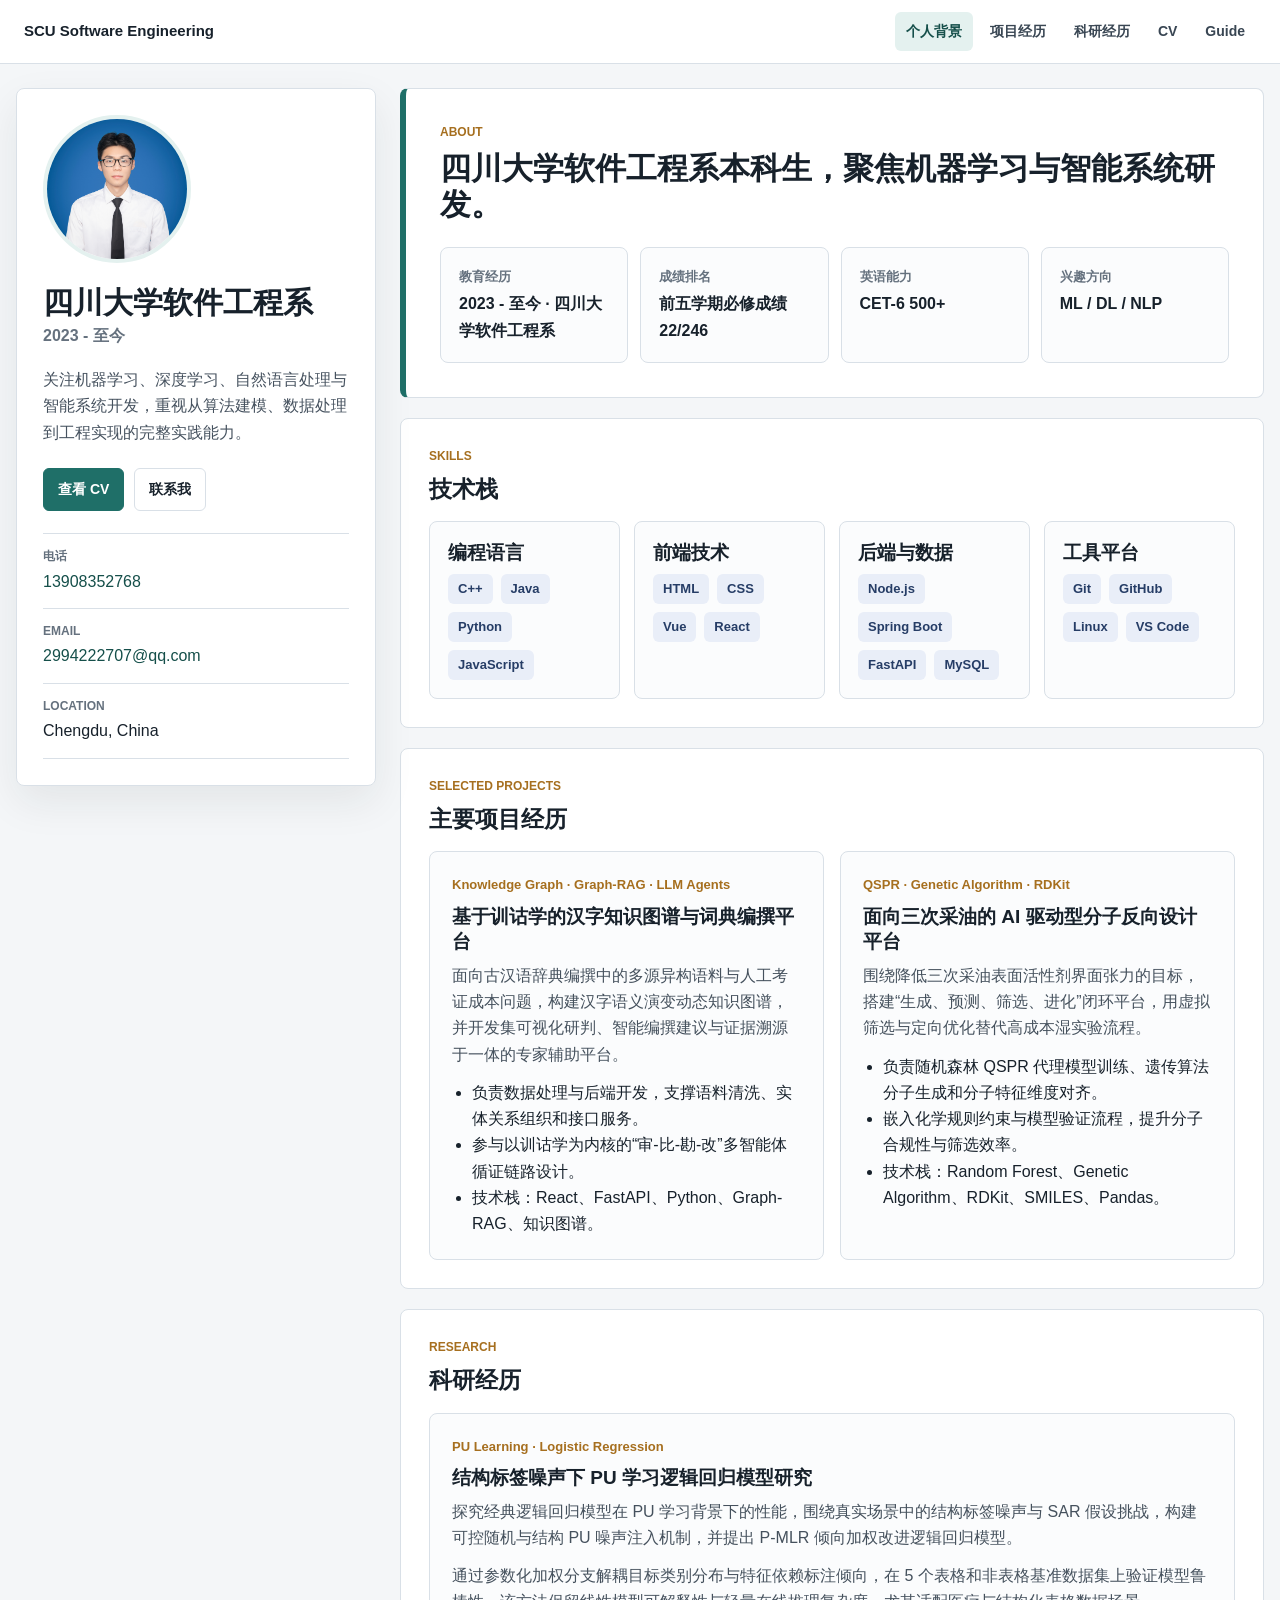
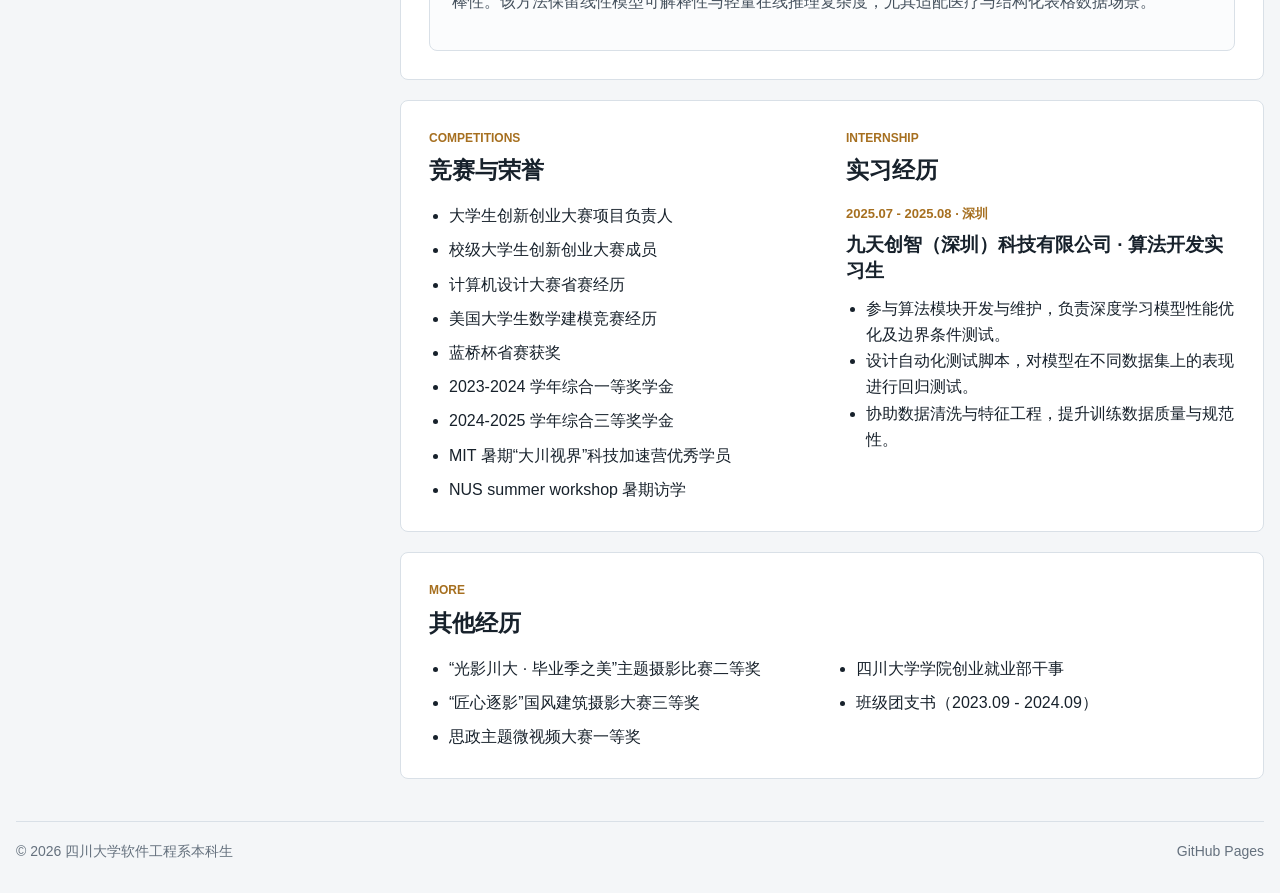
==== index.html @ 3aa1ca85 "第一次提交主页" ====
<!doctype html>
<html lang="zh-CN">
  <head>
    <meta charset="utf-8">
    <meta name="viewport" content="width=device-width, initial-scale=1">
    <title>四川大学软件工程本科生 | 个人主页</title>
    <meta
      name="description"
      content="四川大学软件工程本科生个人主页，展示项目经历、科研经历、技术栈、竞赛荣誉与简历。"
    >
    <link rel="stylesheet" href="assets/styles.css">
  </head>
  <body>
    <header class="site-header">
      <a class="brand" href="#background">SCU Software Engineering</a>
      <button class="nav-toggle" type="button" aria-label="打开导航" aria-expanded="false">
        <span></span>
        <span></span>
        <span></span>
      </button>
      <nav class="site-nav" aria-label="主导航">
        <a href="#background" data-section-link="background">个人背景</a>
        <a href="#projects" data-section-link="projects">项目经历</a>
        <a href="#research" data-section-link="research">科研经历</a>
        <a href="cv.html">CV</a>
        <a href="guide.html">Guide</a>
      </nav>
    </header>

    <main id="home" class="page-shell">
      <aside class="profile-panel" aria-label="个人信息">
        <img class="avatar" src="assets/avatar.jpeg" alt="个人照片">
        <h1>四川大学软件工程系</h1>
        <p class="school">2023 - 至今</p>
        <p class="bio">
          关注机器学习、深度学习、自然语言处理与智能系统开发，重视从算法建模、数据处理到工程实现的完整实践能力。
        </p>
        <div class="profile-actions">
          <a class="button primary" href="cv.html">查看 CV</a>
          <a class="button" href="mailto:2994222707@qq.com">联系我</a>
        </div>
        <dl class="contact-list">
          <div>
            <dt>电话</dt>
            <dd><a href="tel:13908352768">13908352768</a></dd>
          </div>
          <div>
            <dt>Email</dt>
            <dd><a href="mailto:2994222707@qq.com">2994222707@qq.com</a></dd>
          </div>
          <div>
            <dt>Location</dt>
            <dd>Chengdu, China</dd>
          </div>
        </dl>
      </aside>

      <section class="content-flow">
        <section id="background" class="section hero-section">
          <p class="eyebrow">About</p>
          <h2>四川大学软件工程系本科生，聚焦机器学习与智能系统研发。</h2>
          <div class="quick-facts" aria-label="关键背景">
            <div>
              <strong>教育经历</strong>
              <span>2023 - 至今 · 四川大学软件工程系</span>
            </div>
            <div>
              <strong>成绩排名</strong>
              <span>前五学期必修成绩 22/246</span>
            </div>
            <div>
              <strong>英语能力</strong>
              <span>CET-6 500+</span>
            </div>
            <div>
              <strong>兴趣方向</strong>
              <span>ML / DL / NLP</span>
            </div>
          </div>
        </section>

        <section class="section">
          <div class="section-heading">
            <p class="eyebrow">Skills</p>
            <h2>技术栈</h2>
          </div>
          <div class="skill-groups">
            <article>
              <h3>编程语言</h3>
              <div class="tags">
                <span>C++</span>
                <span>Java</span>
                <span>Python</span>
                <span>JavaScript</span>
              </div>
            </article>
            <article>
              <h3>前端技术</h3>
              <div class="tags">
                <span>HTML</span>
                <span>CSS</span>
                <span>Vue</span>
                <span>React</span>
              </div>
            </article>
            <article>
              <h3>后端与数据</h3>
              <div class="tags">
                <span>Node.js</span>
                <span>Spring Boot</span>
                <span>FastAPI</span>
                <span>MySQL</span>
              </div>
            </article>
            <article>
              <h3>工具平台</h3>
              <div class="tags">
                <span>Git</span>
                <span>GitHub</span>
                <span>Linux</span>
                <span>VS Code</span>
              </div>
            </article>
          </div>
        </section>

        <section id="projects" class="section">
          <div class="section-heading">
            <p class="eyebrow">Selected Projects</p>
            <h2>主要项目经历</h2>
          </div>
          <div class="project-list">
            <article class="project-card">
              <div class="item-meta">Knowledge Graph · Graph-RAG · LLM Agents</div>
              <h3>基于训诂学的汉字知识图谱与词典编撰平台</h3>
              <p>
                面向古汉语辞典编撰中的多源异构语料与人工考证成本问题，构建汉字语义演变动态知识图谱，并开发集可视化研判、智能编撰建议与证据溯源于一体的专家辅助平台。
              </p>
              <ul>
                <li>负责数据处理与后端开发，支撑语料清洗、实体关系组织和接口服务。</li>
                <li>参与以训诂学为内核的“审-比-勘-改”多智能体循证链路设计。</li>
                <li>技术栈：React、FastAPI、Python、Graph-RAG、知识图谱。</li>
              </ul>
            </article>

            <article class="project-card">
              <div class="item-meta">QSPR · Genetic Algorithm · RDKit</div>
              <h3>面向三次采油的 AI 驱动型分子反向设计平台</h3>
              <p>
                围绕降低三次采油表面活性剂界面张力的目标，搭建“生成、预测、筛选、进化”闭环平台，用虚拟筛选与定向优化替代高成本湿实验流程。
              </p>
              <ul>
                <li>负责随机森林 QSPR 代理模型训练、遗传算法分子生成和分子特征维度对齐。</li>
                <li>嵌入化学规则约束与模型验证流程，提升分子合规性与筛选效率。</li>
                <li>技术栈：Random Forest、Genetic Algorithm、RDKit、SMILES、Pandas。</li>
              </ul>
            </article>
          </div>
        </section>

        <section id="research" class="section">
          <div class="section-heading">
            <p class="eyebrow">Research</p>
            <h2>科研经历</h2>
          </div>
          <article class="timeline-item">
            <div class="item-date">PU Learning · Logistic Regression</div>
            <h3>结构标签噪声下 PU 学习逻辑回归模型研究</h3>
            <p>
              探究经典逻辑回归模型在 PU 学习背景下的性能，围绕真实场景中的结构标签噪声与 SAR 假设挑战，构建可控随机与结构 PU 噪声注入机制，并提出 P-MLR 倾向加权改进逻辑回归模型。
            </p>
            <p>
              通过参数化加权分支解耦目标类别分布与特征依赖标注倾向，在 5 个表格和非表格基准数据集上验证模型鲁棒性。该方法保留线性模型可解释性与轻量在线推理复杂度，尤其适配医疗与结构化表格数据场景。
            </p>
          </article>
        </section>

        <section class="section two-column">
          <div>
            <div class="section-heading">
              <p class="eyebrow">Competitions</p>
              <h2>竞赛与荣誉</h2>
            </div>
            <ul class="compact-list">
              <li>大学生创新创业大赛项目负责人</li>
              <li>校级大学生创新创业大赛成员</li>
              <li>计算机设计大赛省赛经历</li>
              <li>美国大学生数学建模竞赛经历</li>
              <li>蓝桥杯省赛获奖</li>
              <li>2023-2024 学年综合一等奖学金</li>
              <li>2024-2025 学年综合三等奖学金</li>
              <li>MIT 暑期“大川视界”科技加速营优秀学员</li>
              <li>NUS summer workshop 暑期访学</li>
            </ul>
          </div>

          <div>
            <div class="section-heading">
              <p class="eyebrow">Internship</p>
              <h2>实习经历</h2>
            </div>
            <article class="timeline-item compact">
              <div class="item-date">2025.07 - 2025.08 · 深圳</div>
              <h3>九天创智（深圳）科技有限公司 · 算法开发实习生</h3>
              <ul>
                <li>参与算法模块开发与维护，负责深度学习模型性能优化及边界条件测试。</li>
                <li>设计自动化测试脚本，对模型在不同数据集上的表现进行回归测试。</li>
                <li>协助数据清洗与特征工程，提升训练数据质量与规范性。</li>
              </ul>
            </article>
          </div>
        </section>

        <section class="section">
          <div class="section-heading">
            <p class="eyebrow">More</p>
            <h2>其他经历</h2>
          </div>
          <ul class="compact-list columns">
            <li>“光影川大 · 毕业季之美”主题摄影比赛二等奖</li>
            <li>“匠心逐影”国风建筑摄影大赛三等奖</li>
            <li>思政主题微视频大赛一等奖</li>
            <li>四川大学学院创业就业部干事</li>
            <li>班级团支书（2023.09 - 2024.09）</li>
          </ul>
        </section>
      </section>
    </main>

    <footer class="site-footer">
      <span>© 2026 四川大学软件工程系本科生</span>
      <span>GitHub Pages</span>
    </footer>

    <script src="assets/script.js"></script>
  </body>
</html>
---- assets/styles.css ----
:root {
  --bg: #f4f6f8;
  --surface: #ffffff;
  --ink: #17212b;
  --muted: #65717e;
  --line: #d9e0e7;
  --accent: #1f6f68;
  --accent-dark: #154f4a;
  --accent-soft: #e4f1ef;
  --gold: #a66f1f;
  --blue-soft: #e9eef8;
  --shadow: 0 16px 42px rgba(22, 33, 43, 0.08);
  --radius: 8px;
  color-scheme: light;
}

* {
  box-sizing: border-box;
}

html {
  scroll-behavior: smooth;
}

body {
  margin: 0;
  background: var(--bg);
  color: var(--ink);
  font-family:
    -apple-system, BlinkMacSystemFont, "Segoe UI", "PingFang SC",
    "Microsoft YaHei", sans-serif;
  line-height: 1.64;
}

a {
  color: var(--accent-dark);
  text-decoration: none;
}

a:hover {
  text-decoration: underline;
}

.site-header {
  position: sticky;
  top: 0;
  z-index: 20;
  display: flex;
  align-items: center;
  justify-content: space-between;
  min-height: 64px;
  padding: 0 24px;
  background: rgba(255, 255, 255, 0.94);
  border-bottom: 1px solid var(--line);
  backdrop-filter: blur(12px);
}

.brand {
  color: var(--ink);
  font-size: 15px;
  font-weight: 750;
  letter-spacing: 0;
}

.site-nav {
  display: flex;
  align-items: center;
  gap: 6px;
}

.site-nav a {
  padding: 8px 11px;
  border-radius: 6px;
  color: #394653;
  font-size: 14px;
  font-weight: 650;
}

.site-nav a:hover,
.site-nav a[aria-current="page"] {
  background: var(--accent-soft);
  color: var(--accent-dark);
  text-decoration: none;
}

.nav-toggle {
  display: none;
  width: 42px;
  height: 42px;
  border: 1px solid var(--line);
  border-radius: 6px;
  background: var(--surface);
}

.nav-toggle span {
  display: block;
  width: 18px;
  height: 2px;
  margin: 4px auto;
  background: var(--ink);
}

.page-shell {
  display: grid;
  grid-template-columns: minmax(280px, 360px) minmax(0, 1fr);
  gap: 24px;
  width: calc(100% - 32px);
  margin: 24px auto 42px;
  align-items: start;
}

.profile-panel {
  position: sticky;
  top: 88px;
  padding: 26px;
  background: var(--surface);
  border: 1px solid var(--line);
  border-radius: var(--radius);
  box-shadow: var(--shadow);
}

.avatar {
  display: block;
  width: 148px;
  height: 148px;
  object-fit: cover;
  border-radius: 50%;
  border: 4px solid var(--accent-soft);
}

.profile-panel h1 {
  margin: 22px 0 2px;
  font-size: 30px;
  line-height: 1.2;
}

.role,
.school {
  margin: 0;
  color: var(--muted);
}

.school {
  font-weight: 700;
}

.bio {
  margin: 18px 0 0;
  color: #46525f;
}

.profile-actions {
  display: flex;
  gap: 10px;
  margin: 22px 0;
  flex-wrap: wrap;
}

.button {
  display: inline-flex;
  align-items: center;
  justify-content: center;
  min-height: 40px;
  padding: 9px 14px;
  border: 1px solid var(--line);
  border-radius: 6px;
  background: var(--surface);
  color: var(--ink);
  font-size: 14px;
  font-weight: 700;
  cursor: pointer;
}

.button:hover {
  border-color: var(--accent);
  text-decoration: none;
}

.button.primary {
  background: var(--accent);
  border-color: var(--accent);
  color: #ffffff;
}

.button.primary:hover {
  background: var(--accent-dark);
}

.contact-list {
  margin: 0;
  padding: 0;
  border-top: 1px solid var(--line);
}

.contact-list div {
  padding: 13px 0;
  border-bottom: 1px solid var(--line);
}

.contact-list dt {
  color: var(--muted);
  font-size: 12px;
  font-weight: 800;
  text-transform: uppercase;
}

.contact-list dd {
  margin: 2px 0 0;
  overflow-wrap: anywhere;
}

.content-flow {
  display: grid;
  gap: 20px;
}

.section {
  padding: 28px;
  background: var(--surface);
  border: 1px solid var(--line);
  border-radius: var(--radius);
}

.hero-section {
  padding: 34px;
  border-left: 6px solid var(--accent);
}

.eyebrow {
  margin: 0 0 8px;
  color: var(--gold);
  font-size: 12px;
  font-weight: 850;
  letter-spacing: 0;
  text-transform: uppercase;
}

.section h2,
.document-shell h1,
.cv-document h1 {
  margin: 0;
  font-size: clamp(26px, 2.4vw, 40px);
  line-height: 1.18;
}

.section-heading {
  margin-bottom: 18px;
}

.section-heading h2,
.cv-section h2 {
  margin: 0;
  font-size: 23px;
  line-height: 1.25;
}

.lead {
  max-width: 920px;
  color: #4b5966;
  font-size: 18px;
}

.quick-facts {
  display: grid;
  grid-template-columns: repeat(4, minmax(0, 1fr));
  gap: 12px;
  margin-top: 24px;
}

.quick-facts div,
.skill-groups article {
  padding: 18px;
  background: #fbfcfd;
  border: 1px solid var(--line);
  border-radius: var(--radius);
}

.quick-facts strong {
  display: block;
  color: var(--muted);
  font-size: 13px;
}

.quick-facts span {
  display: block;
  margin-top: 4px;
  font-weight: 800;
}

.skill-groups {
  display: grid;
  grid-template-columns: repeat(4, minmax(0, 1fr));
  gap: 14px;
}

.skill-groups h3,
.project-card h3,
.timeline-item h3,
.cv-item h3,
.cv-row h3 {
  margin: 0 0 8px;
  font-size: 19px;
  line-height: 1.35;
}

.tags {
  display: flex;
  flex-wrap: wrap;
  gap: 8px;
}

.tags span,
.mini-tags span {
  display: inline-flex;
  min-height: 30px;
  align-items: center;
  padding: 4px 10px;
  border-radius: 6px;
  background: var(--blue-soft);
  color: #263d66;
  font-size: 13px;
  font-weight: 750;
}

.project-list {
  display: grid;
  grid-template-columns: repeat(2, minmax(0, 1fr));
  gap: 16px;
}

.project-card,
.timeline-item {
  padding: 22px;
  background: #fbfcfd;
  border: 1px solid var(--line);
  border-radius: var(--radius);
}

.project-card p,
.timeline-item p,
.cv-item p,
.cv-row p {
  margin: 0 0 12px;
  color: #45515d;
}

.project-card ul,
.timeline-item ul,
.cv-item ul {
  margin: 12px 0 0;
  padding-left: 20px;
}

.item-meta,
.item-date {
  margin-bottom: 8px;
  color: var(--gold);
  font-size: 13px;
  font-weight: 800;
}

.two-column {
  display: grid;
  grid-template-columns: minmax(0, 1fr) minmax(0, 1fr);
  gap: 28px;
}

.compact-list {
  margin: 0;
  padding-left: 20px;
}

.compact-list li + li {
  margin-top: 8px;
}

.compact-list.columns {
  columns: 2;
  column-gap: 28px;
}

.timeline-item.compact {
  padding: 0;
  background: transparent;
  border: 0;
}

.site-footer {
  display: flex;
  justify-content: space-between;
  gap: 18px;
  width: calc(100% - 32px);
  margin: 0 auto 30px;
  padding-top: 18px;
  border-top: 1px solid var(--line);
  color: var(--muted);
  font-size: 14px;
}

.document-shell {
  width: calc(100% - 32px);
  max-width: 1200px;
  margin: 24px auto 64px;
  padding: 40px;
  background: var(--surface);
  border: 1px solid var(--line);
  border-radius: var(--radius);
  box-shadow: var(--shadow);
}

.guide-top {
  display: flex;
  align-items: flex-start;
  justify-content: space-between;
  gap: 24px;
  margin-bottom: 28px;
  padding-bottom: 24px;
  border-bottom: 2px solid var(--ink);
}

.language-switch {
  display: inline-flex;
  padding: 4px;
  background: #eef2f5;
  border: 1px solid var(--line);
  border-radius: 8px;
}

.lang-toggle {
  min-width: 92px;
  min-height: 36px;
  border: 0;
  border-radius: 6px;
  background: transparent;
  color: #44515e;
  font: inherit;
  font-size: 14px;
  font-weight: 750;
  cursor: pointer;
}

.lang-toggle.active {
  background: var(--surface);
  color: var(--accent-dark);
  box-shadow: 0 6px 16px rgba(22, 33, 43, 0.08);
}

.lang-panel {
  display: none;
}

.lang-panel.active {
  display: block;
}

.guide-grid {
  display: grid;
  grid-template-columns: repeat(4, minmax(0, 1fr));
  gap: 16px;
}

.guide-grid article {
  min-height: 210px;
  padding: 22px;
  background: #fbfcfd;
  border: 1px solid var(--line);
  border-radius: var(--radius);
}

.guide-grid span {
  display: inline-flex;
  align-items: center;
  justify-content: center;
  width: 34px;
  height: 34px;
  margin-bottom: 18px;
  border-radius: 50%;
  background: var(--accent-soft);
  color: var(--accent-dark);
  font-size: 13px;
  font-weight: 850;
}

.guide-grid h2 {
  margin: 0 0 10px;
  font-size: 21px;
}

.guide-grid p {
  margin: 0;
  color: #45515d;
}

.cv-document {
  width: calc(100% - 32px);
  max-width: 1320px;
  margin: 24px auto 64px;
  padding: 36px;
  background: var(--surface);
  border: 1px solid var(--line);
  border-radius: var(--radius);
  box-shadow: var(--shadow);
}

.cv-top {
  display: grid;
  grid-template-columns: minmax(0, 1fr) auto auto;
  gap: 24px;
  align-items: start;
  padding-bottom: 28px;
  border-bottom: 2px solid var(--ink);
}

.cv-title-block h1 {
  margin-bottom: 10px;
}

.cv-subtitle {
  margin: 0;
  color: #44515e;
  font-size: 17px;
  font-weight: 650;
}

.cv-contact-line {
  display: flex;
  flex-wrap: wrap;
  gap: 10px 18px;
  margin-top: 14px;
  color: var(--muted);
  font-size: 14px;
}

.cv-photo {
  width: 132px;
  height: 166px;
  object-fit: cover;
  border: 1px solid var(--line);
  border-radius: 8px;
}

.print-button {
  align-self: start;
}

.cv-layout {
  display: grid;
  grid-template-columns: 320px minmax(0, 1fr);
  gap: 32px;
  margin-top: 28px;
}

.cv-sidebar {
  padding-right: 28px;
  border-right: 1px solid var(--line);
}

.cv-section {
  padding: 24px 0;
  border-bottom: 1px solid var(--line);
}

.cv-section:first-child {
  padding-top: 0;
}

.cv-section:last-child {
  border-bottom: 0;
}

.cv-section.compact-block {
  padding: 22px 0;
}

.cv-item + .cv-item {
  margin-top: 24px;
}

.cv-item-head {
  display: flex;
  justify-content: space-between;
  gap: 18px;
  align-items: baseline;
}

.cv-item-head span {
  flex: 0 0 auto;
  color: var(--gold);
  font-size: 13px;
  font-weight: 800;
}

.mini-tags {
  display: flex;
  flex-wrap: wrap;
  gap: 8px;
}

code {
  padding: 2px 6px;
  border-radius: 5px;
  background: #eef1f4;
  color: #1f3d38;
  font-family: "SFMono-Regular", Consolas, monospace;
  font-size: 0.92em;
}

@media (max-width: 1180px) {
  .skill-groups,
  .guide-grid {
    grid-template-columns: repeat(2, minmax(0, 1fr));
  }

  .quick-facts {
    grid-template-columns: repeat(2, minmax(0, 1fr));
  }

  .project-list {
    grid-template-columns: 1fr;
  }

  .cv-layout {
    grid-template-columns: 280px minmax(0, 1fr);
  }
}

@media (max-width: 860px) {
  .site-header {
    padding: 0 18px;
  }

  .nav-toggle {
    display: inline-block;
  }

  .site-nav {
    position: absolute;
    top: 64px;
    left: 0;
    right: 0;
    display: none;
    flex-direction: column;
    align-items: stretch;
    padding: 10px 18px 16px;
    background: var(--surface);
    border-bottom: 1px solid var(--line);
  }

  .site-nav.open {
    display: flex;
  }

  .site-nav a {
    padding: 11px;
  }

  .page-shell {
    grid-template-columns: 1fr;
    width: calc(100% - 24px);
    margin-top: 16px;
    gap: 16px;
  }

  .profile-panel {
    position: static;
  }

  .hero-section,
  .section,
  .document-shell,
  .cv-document {
    padding: 24px;
  }

  .quick-facts,
  .skill-groups,
  .two-column,
  .guide-grid,
  .cv-layout {
    grid-template-columns: 1fr;
  }

  .cv-sidebar {
    padding-right: 0;
    border-right: 0;
  }

  .cv-top {
    grid-template-columns: 1fr;
  }

  .cv-photo {
    order: -1;
  }

  .guide-top,
  .cv-item-head,
  .site-footer {
    flex-direction: column;
  }

  .guide-top {
    display: flex;
  }

  .compact-list.columns {
    columns: 1;
  }

  .document-shell,
  .cv-document {
    width: calc(100% - 24px);
    margin-top: 16px;
  }
}

@media print {
  body {
    background: #ffffff;
  }

  .site-header,
  .print-button {
    display: none;
  }

  .cv-document,
  .document-shell {
    width: 100%;
    max-width: none;
    margin: 0;
    padding: 0;
    border: 0;
    box-shadow: none;
  }

  .cv-top {
    grid-template-columns: minmax(0, 1fr) auto;
  }

  .cv-layout {
    grid-template-columns: 30% 1fr;
    gap: 24px;
  }

  .cv-section {
    break-inside: avoid;
  }
}
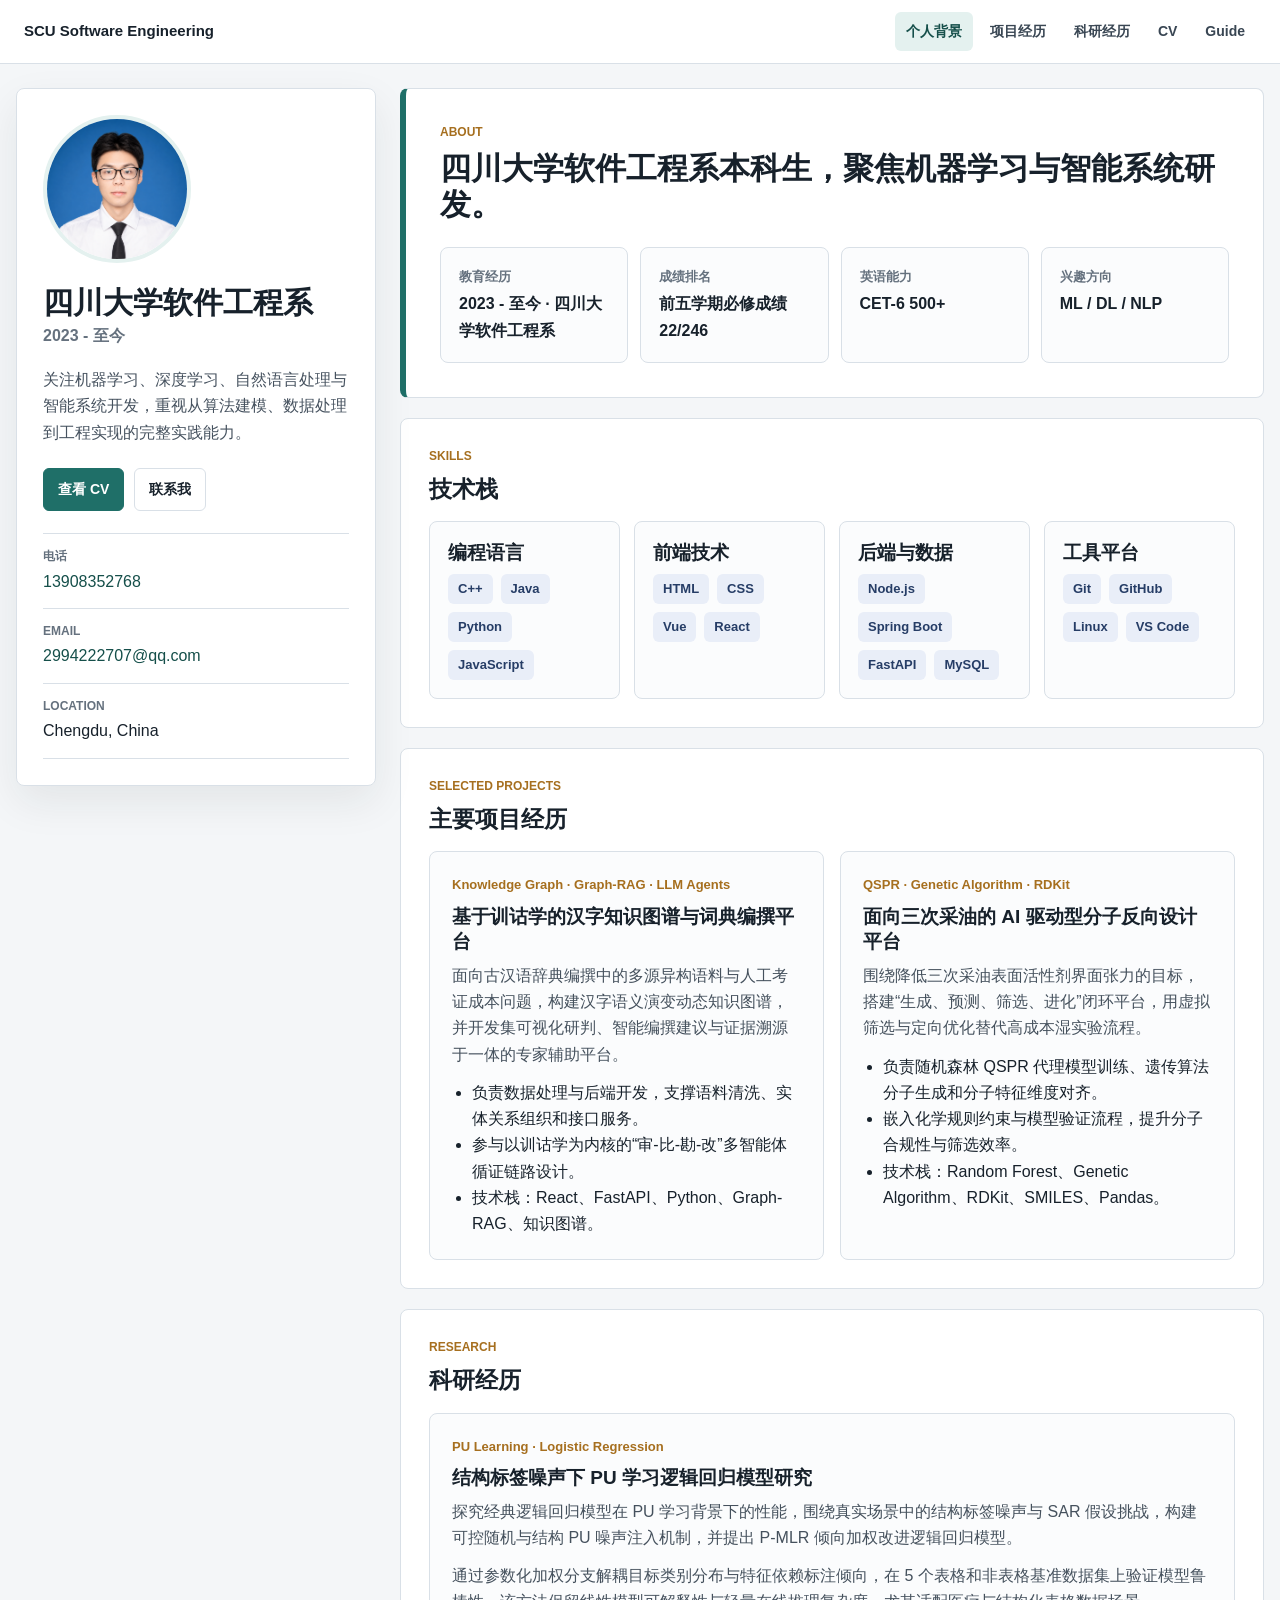
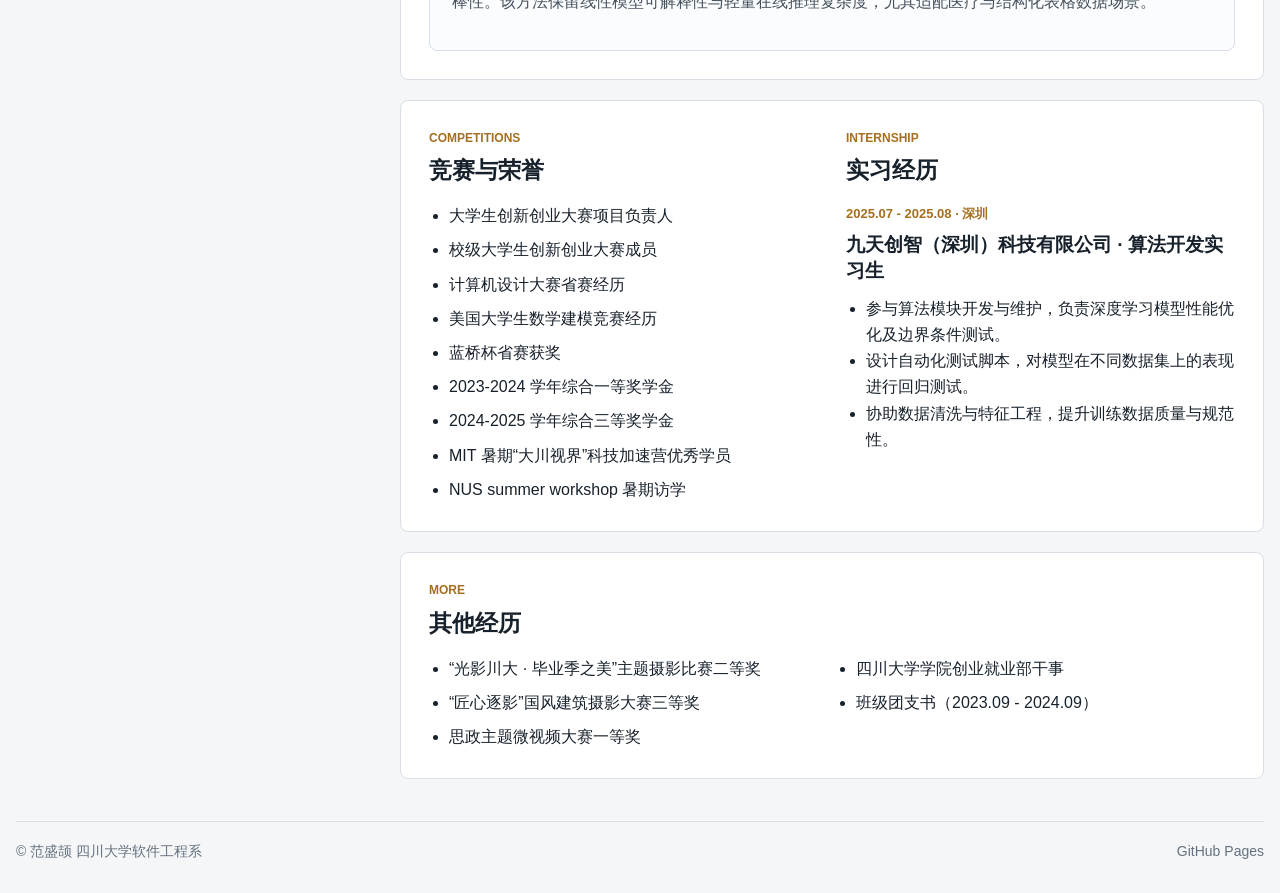
==== commit 484d326b: "cv修改" ====
--- a/index.html
+++ b/index.html
@@ -228,7 +228,7 @@
     </main>
 
     <footer class="site-footer">
-      <span>© 2026 四川大学软件工程系本科生</span>
+      <span>© 范盛颉 四川大学软件工程系</span>
       <span>GitHub Pages</span>
     </footer>
 
--- a/assets/styles.css
+++ b/assets/styles.css
@@ -492,108 +492,125 @@
 }
 
 .cv-document {
-  width: calc(100% - 32px);
-  max-width: 1320px;
+  position: relative;
+  width: min(210mm, calc(100% - 32px));
+  min-height: 297mm;
   margin: 24px auto 64px;
-  padding: 36px;
+  padding: 18mm 20mm;
   background: var(--surface);
   border: 1px solid var(--line);
-  border-radius: var(--radius);
-  box-shadow: var(--shadow);
-}
-
-.cv-top {
-  display: grid;
-  grid-template-columns: minmax(0, 1fr) auto auto;
-  gap: 24px;
-  align-items: start;
-  padding-bottom: 28px;
-  border-bottom: 2px solid var(--ink);
-}
-
-.cv-title-block h1 {
-  margin-bottom: 10px;
-}
-
-.cv-subtitle {
-  margin: 0;
-  color: #44515e;
-  font-size: 17px;
-  font-weight: 650;
-}
-
-.cv-contact-line {
-  display: flex;
-  flex-wrap: wrap;
-  gap: 10px 18px;
-  margin-top: 14px;
-  color: var(--muted);
-  font-size: 14px;
-}
-
-.cv-photo {
-  width: 132px;
-  height: 166px;
-  object-fit: cover;
-  border: 1px solid var(--line);
-  border-radius: 8px;
-}
-
-.print-button {
-  align-self: start;
-}
-
-.cv-layout {
-  display: grid;
-  grid-template-columns: 320px minmax(0, 1fr);
-  gap: 32px;
-  margin-top: 28px;
-}
-
-.cv-sidebar {
-  padding-right: 28px;
-  border-right: 1px solid var(--line);
-}
-
-.cv-section {
-  padding: 24px 0;
-  border-bottom: 1px solid var(--line);
-}
-
-.cv-section:first-child {
-  padding-top: 0;
-}
-
-.cv-section:last-child {
-  border-bottom: 0;
-}
-
-.cv-section.compact-block {
-  padding: 22px 0;
-}
-
-.cv-item + .cv-item {
-  margin-top: 24px;
-}
-
-.cv-item-head {
+  border-radius: 2px;
+  box-shadow: 0 10px 34px rgba(22, 33, 43, 0.12);
+}
+
+.resume-classic {
+  color: #07111d;
+  font-family:
+    "Times New Roman", "Songti SC", "SimSun", "Noto Serif CJK SC", serif;
+  font-size: 15.6px;
+  line-height: 1.35;
+}
+
+.resume-classic .print-button {
+  position: absolute;
+  top: 14px;
+  right: 14px;
+  font-family:
+    -apple-system, BlinkMacSystemFont, "Segoe UI", "PingFang SC",
+    "Microsoft YaHei", sans-serif;
+}
+
+.resume-header {
+  margin-bottom: 26px;
+  text-align: center;
+}
+
+.resume-header h1 {
+  margin: 0 0 4px;
+  font-size: 38px;
+  line-height: 1.1;
+  font-weight: 800;
+  letter-spacing: 0;
+}
+
+.resume-header p {
+  margin: 3px 0;
+  font-size: 16.5px;
+  line-height: 1.35;
+}
+
+.resume-header a {
+  color: inherit;
+}
+
+.resume-header span {
+  margin: 0 6px;
+}
+
+.resume-section {
+  margin-top: 16px;
+}
+
+.resume-section h2 {
+  margin: 0 0 7px;
+  padding-bottom: 3px;
+  border-bottom: 1px solid #222;
+  font-size: 22px;
+  line-height: 1.15;
+  font-weight: 500;
+}
+
+.resume-entry {
   display: flex;
   justify-content: space-between;
   gap: 18px;
+  margin-top: 4px;
+  align-items: flex-start;
+}
+
+.resume-entry.compact {
   align-items: baseline;
-}
-
-.cv-item-head span {
+  margin-top: 9px;
+}
+
+.resume-entry h3 {
+  margin: 0;
+  font-size: 17px;
+  line-height: 1.28;
+  font-weight: 800;
+}
+
+.resume-entry h3 span {
+  font-weight: 500;
+  font-style: italic;
+}
+
+.resume-entry p {
+  margin: 2px 0;
+}
+
+.resume-date {
   flex: 0 0 auto;
-  color: var(--gold);
-  font-size: 13px;
+  min-width: 152px;
+  text-align: right;
+  font-style: italic;
+}
+
+.resume-section ul {
+  margin: 4px 0 0 26px;
+  padding: 0;
+}
+
+.resume-section li {
+  margin: 1px 0;
+}
+
+.resume-section > p {
+  margin: 3px 0;
+}
+
+.resume-section strong {
   font-weight: 800;
-}
-
-.mini-tags {
-  display: flex;
-  flex-wrap: wrap;
-  gap: 8px;
 }
 
 code {
@@ -619,8 +636,8 @@
     grid-template-columns: 1fr;
   }
 
-  .cv-layout {
-    grid-template-columns: 280px minmax(0, 1fr);
+  .resume-classic {
+    font-size: 14.6px;
   }
 }
 
@@ -675,30 +692,26 @@
   .quick-facts,
   .skill-groups,
   .two-column,
-  .guide-grid,
-  .cv-layout {
+  .guide-grid {
     grid-template-columns: 1fr;
   }
 
-  .cv-sidebar {
-    padding-right: 0;
-    border-right: 0;
-  }
-
-  .cv-top {
-    grid-template-columns: 1fr;
-  }
-
-  .cv-photo {
-    order: -1;
+  .resume-entry,
+  .resume-entry.compact {
+    flex-direction: column;
+    gap: 2px;
   }
 
   .guide-top,
-  .cv-item-head,
   .site-footer {
     flex-direction: column;
   }
 
+  .resume-date {
+    min-width: 0;
+    text-align: left;
+  }
+
   .guide-top {
     display: flex;
   }
@@ -707,16 +720,36 @@
     columns: 1;
   }
 
-  .document-shell,
+  .document-shell {
+    width: calc(100% - 24px);
+    margin-top: 16px;
+  }
+
   .cv-document {
     width: calc(100% - 24px);
+    min-height: auto;
     margin-top: 16px;
+    padding: 28px 24px;
   }
 }
 
 @media print {
+  @page {
+    size: A4;
+    margin: 0;
+  }
+
+  * {
+    -webkit-print-color-adjust: exact;
+    print-color-adjust: exact;
+  }
+
+  html,
   body {
+    width: 210mm;
+    height: 297mm;
     background: #ffffff;
+    overflow: hidden;
   }
 
   .site-header,
@@ -724,26 +757,92 @@
     display: none;
   }
 
-  .cv-document,
   .document-shell {
-    width: 100%;
+    width: 210mm;
+    max-width: none;
+    min-height: 0;
+    margin: 0;
+    padding: 8mm 9mm;
+    border: 0;
+    border-radius: 0;
+    box-shadow: none;
+  }
+
+  .cv-document {
+    width: 210mm;
+    height: 297mm;
     max-width: none;
     margin: 0;
-    padding: 0;
+    padding: 11mm 13mm;
     border: 0;
+    border-radius: 0;
     box-shadow: none;
-  }
-
-  .cv-top {
-    grid-template-columns: minmax(0, 1fr) auto;
-  }
-
-  .cv-layout {
-    grid-template-columns: 30% 1fr;
-    gap: 24px;
-  }
-
-  .cv-section {
+    overflow: hidden;
+    font-size: 10.45pt;
+    line-height: 1.24;
+  }
+
+  .resume-header {
+    margin-bottom: 5mm;
+  }
+
+  .resume-header h1 {
+    font-size: 25pt;
+    line-height: 1.05;
+  }
+
+  .resume-header p {
+    margin: 0.5mm 0;
+    font-size: 10.5pt;
+    line-height: 1.22;
+  }
+
+  .resume-section {
+    margin-top: 3.2mm;
     break-inside: avoid;
   }
-}
+
+  .resume-section h2 {
+    margin-bottom: 1.2mm;
+    padding-bottom: 0.6mm;
+    font-size: 13.2pt;
+    line-height: 1.05;
+  }
+
+  .resume-entry {
+    gap: 4mm;
+    margin-top: 0.8mm;
+  }
+
+  .resume-entry.compact {
+    margin-top: 2mm;
+  }
+
+  .resume-entry h3 {
+    font-size: 10.8pt;
+    line-height: 1.18;
+  }
+
+  .resume-entry p,
+  .resume-section > p {
+    margin: 0.4mm 0;
+  }
+
+  .resume-date {
+    min-width: 33mm;
+  }
+
+  .resume-section ul {
+    margin-top: 0.7mm;
+    margin-left: 6mm;
+  }
+
+  .resume-section li {
+    margin: 0.2mm 0;
+  }
+
+  .resume-section:nth-of-type(5) p,
+  .resume-section:nth-of-type(6) p {
+    margin: 0.8mm 0;
+  }
+}
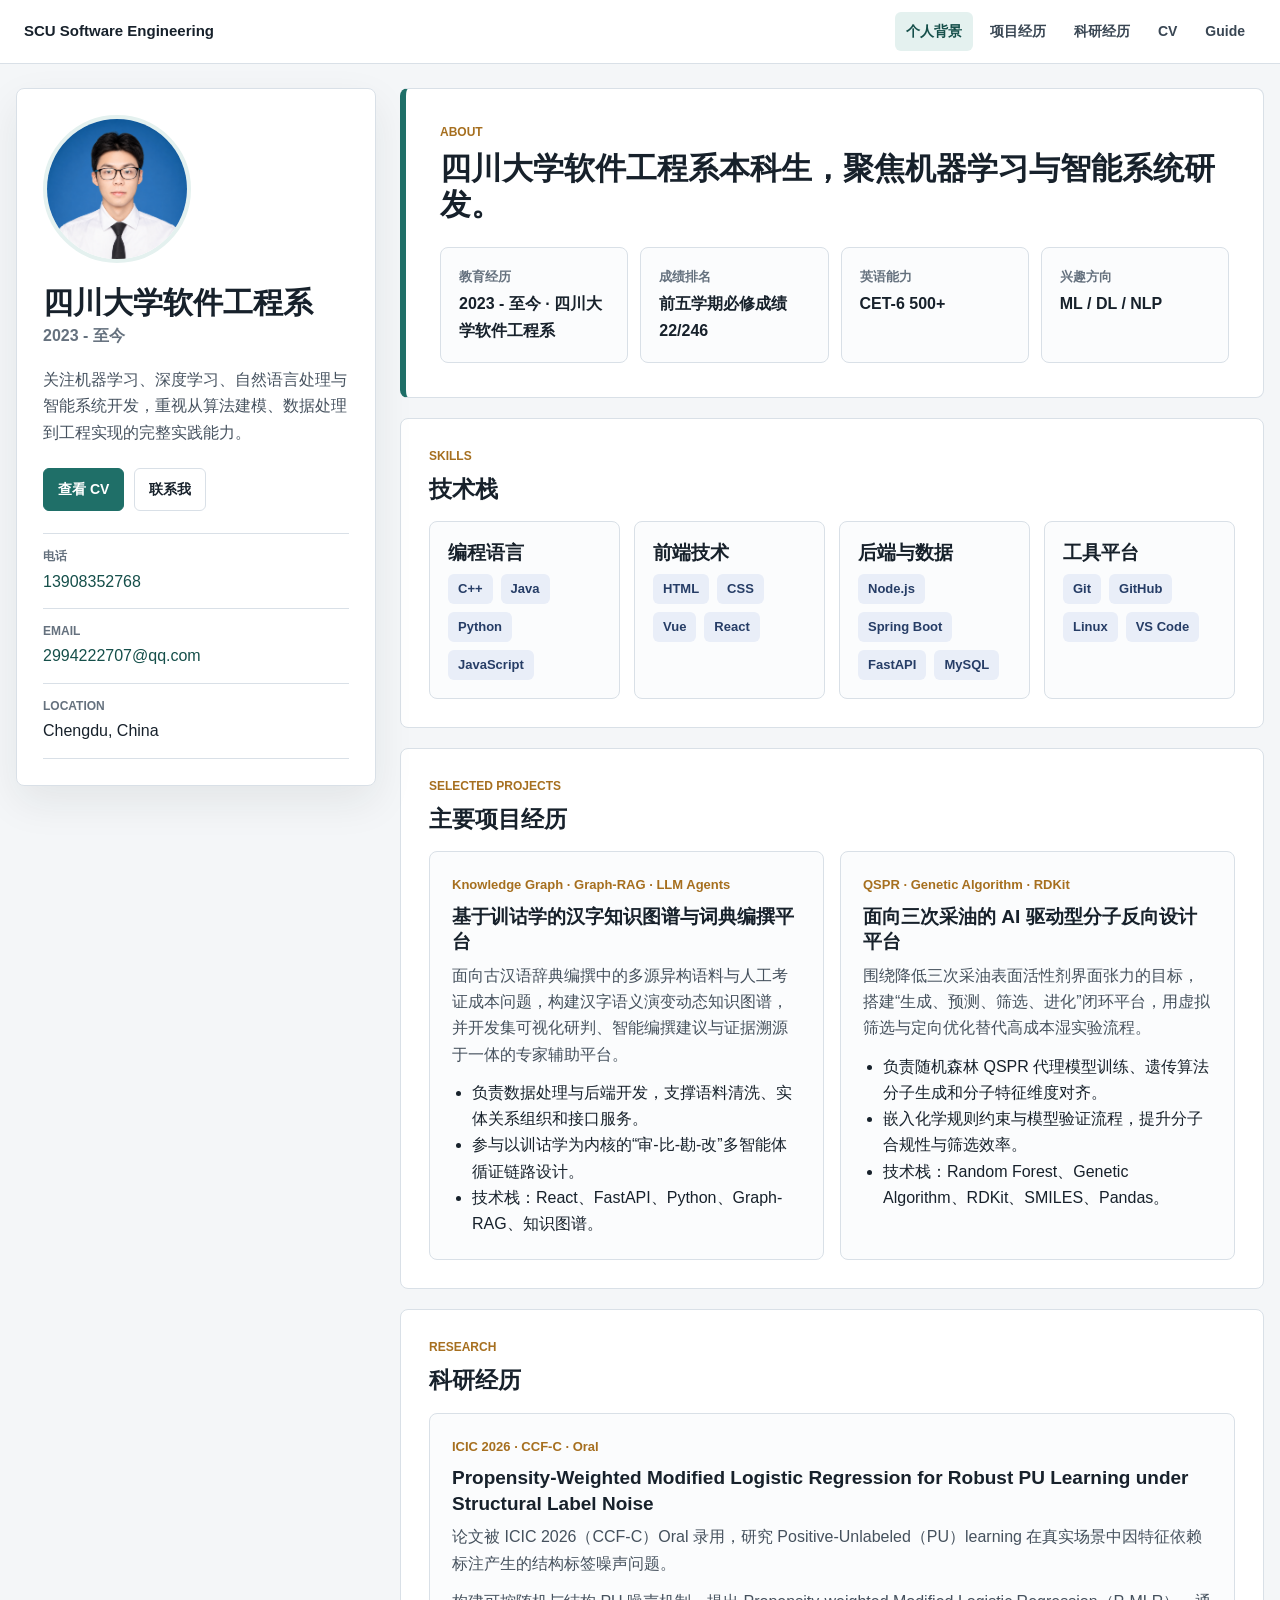
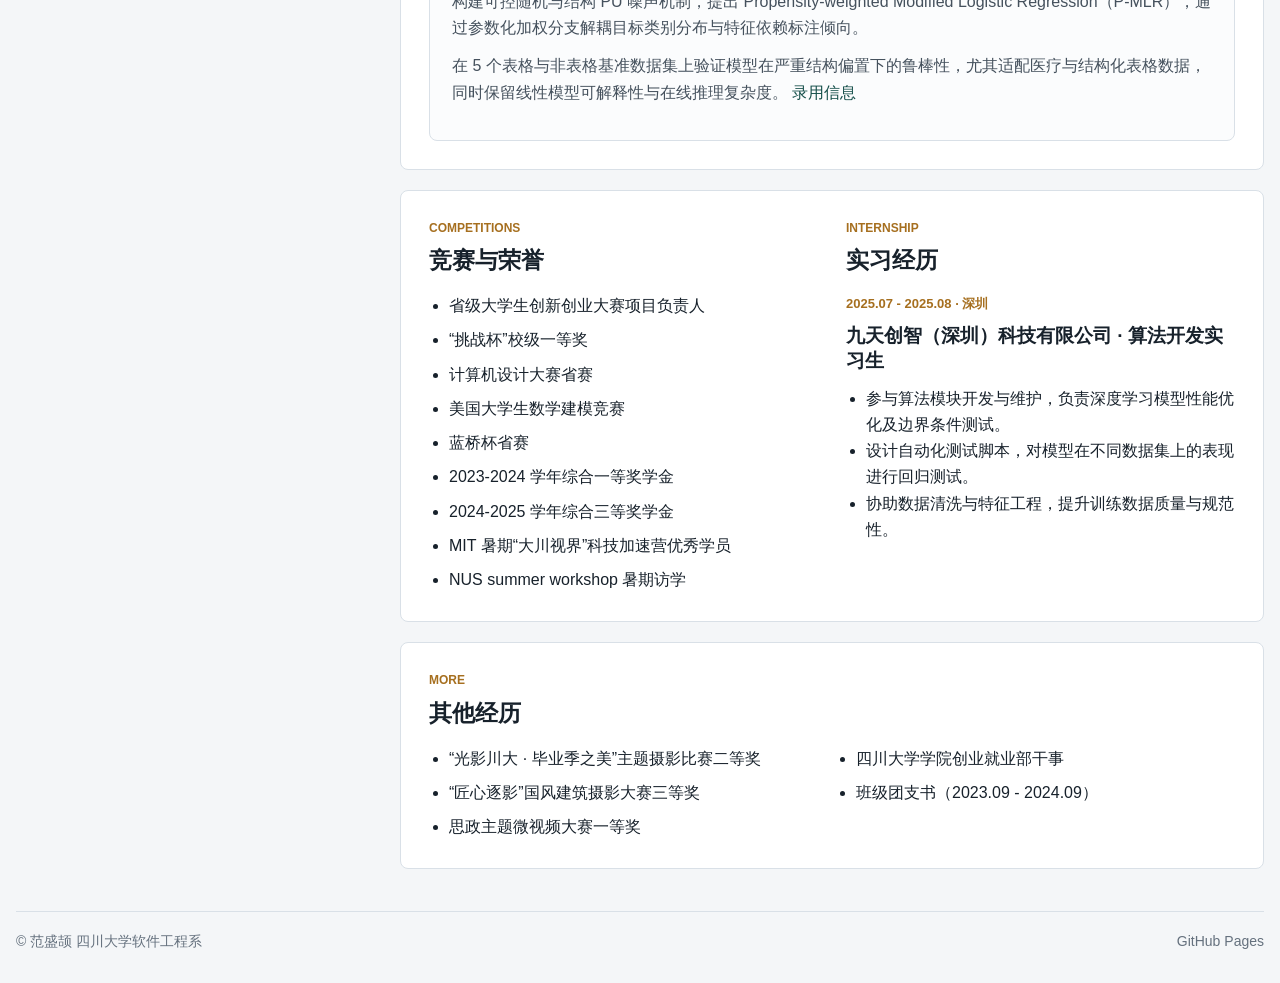
==== commit 0ccaae64: "Update research and competition details in index.html" ====
--- a/index.html
+++ b/index.html
@@ -164,13 +164,17 @@
             <h2>科研经历</h2>
           </div>
           <article class="timeline-item">
-            <div class="item-date">PU Learning · Logistic Regression</div>
-            <h3>结构标签噪声下 PU 学习逻辑回归模型研究</h3>
+            <div class="item-date">ICIC 2026 · CCF-C · Oral</div>
+            <h3>Propensity-Weighted Modified Logistic Regression for Robust PU Learning under Structural Label Noise</h3>
             <p>
-              探究经典逻辑回归模型在 PU 学习背景下的性能，围绕真实场景中的结构标签噪声与 SAR 假设挑战，构建可控随机与结构 PU 噪声注入机制，并提出 P-MLR 倾向加权改进逻辑回归模型。
+              论文被 ICIC 2026（CCF-C）Oral 录用，研究 Positive-Unlabeled（PU）learning 在真实场景中因特征依赖标注产生的结构标签噪声问题。
             </p>
             <p>
-              通过参数化加权分支解耦目标类别分布与特征依赖标注倾向，在 5 个表格和非表格基准数据集上验证模型鲁棒性。该方法保留线性模型可解释性与轻量在线推理复杂度，尤其适配医疗与结构化表格数据场景。
+              构建可控随机与结构 PU 噪声机制，提出 Propensity-weighted Modified Logistic Regression（P-MLR），通过参数化加权分支解耦目标类别分布与特征依赖标注倾向。
+            </p>
+            <p>
+              在 5 个表格与非表格基准数据集上验证模型在严重结构偏置下的鲁棒性，尤其适配医疗与结构化表格数据，同时保留线性模型可解释性与在线推理复杂度。
+              <a href="icic录用.pdf">录用信息</a>
             </p>
           </article>
         </section>
@@ -182,11 +186,11 @@
               <h2>竞赛与荣誉</h2>
             </div>
             <ul class="compact-list">
-              <li>大学生创新创业大赛项目负责人</li>
-              <li>校级大学生创新创业大赛成员</li>
-              <li>计算机设计大赛省赛经历</li>
-              <li>美国大学生数学建模竞赛经历</li>
-              <li>蓝桥杯省赛获奖</li>
+              <li>省级大学生创新创业大赛项目负责人</li>
+              <li>“挑战杯”校级一等奖</li>
+              <li>计算机设计大赛省赛</li>
+              <li>美国大学生数学建模竞赛</li>
+              <li>蓝桥杯省赛</li>
               <li>2023-2024 学年综合一等奖学金</li>
               <li>2024-2025 学年综合三等奖学金</li>
               <li>MIT 暑期“大川视界”科技加速营优秀学员</li>
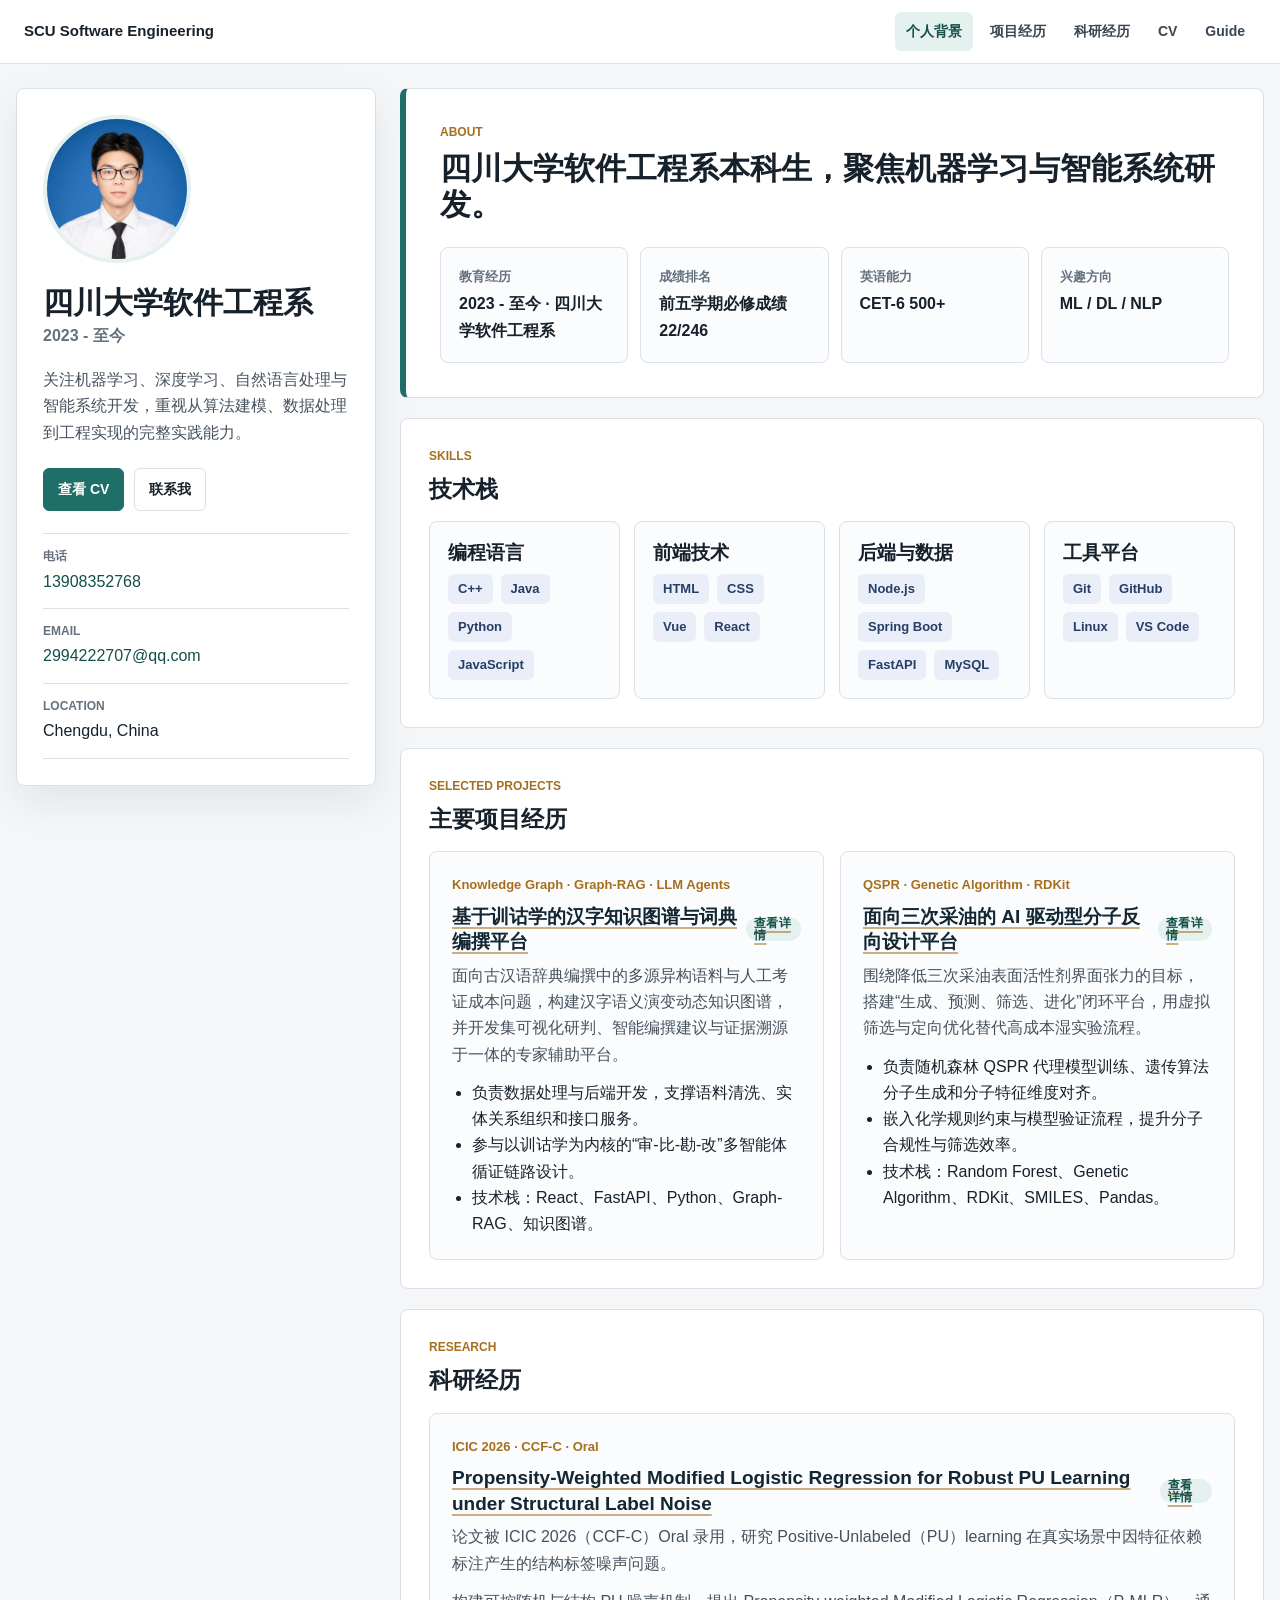
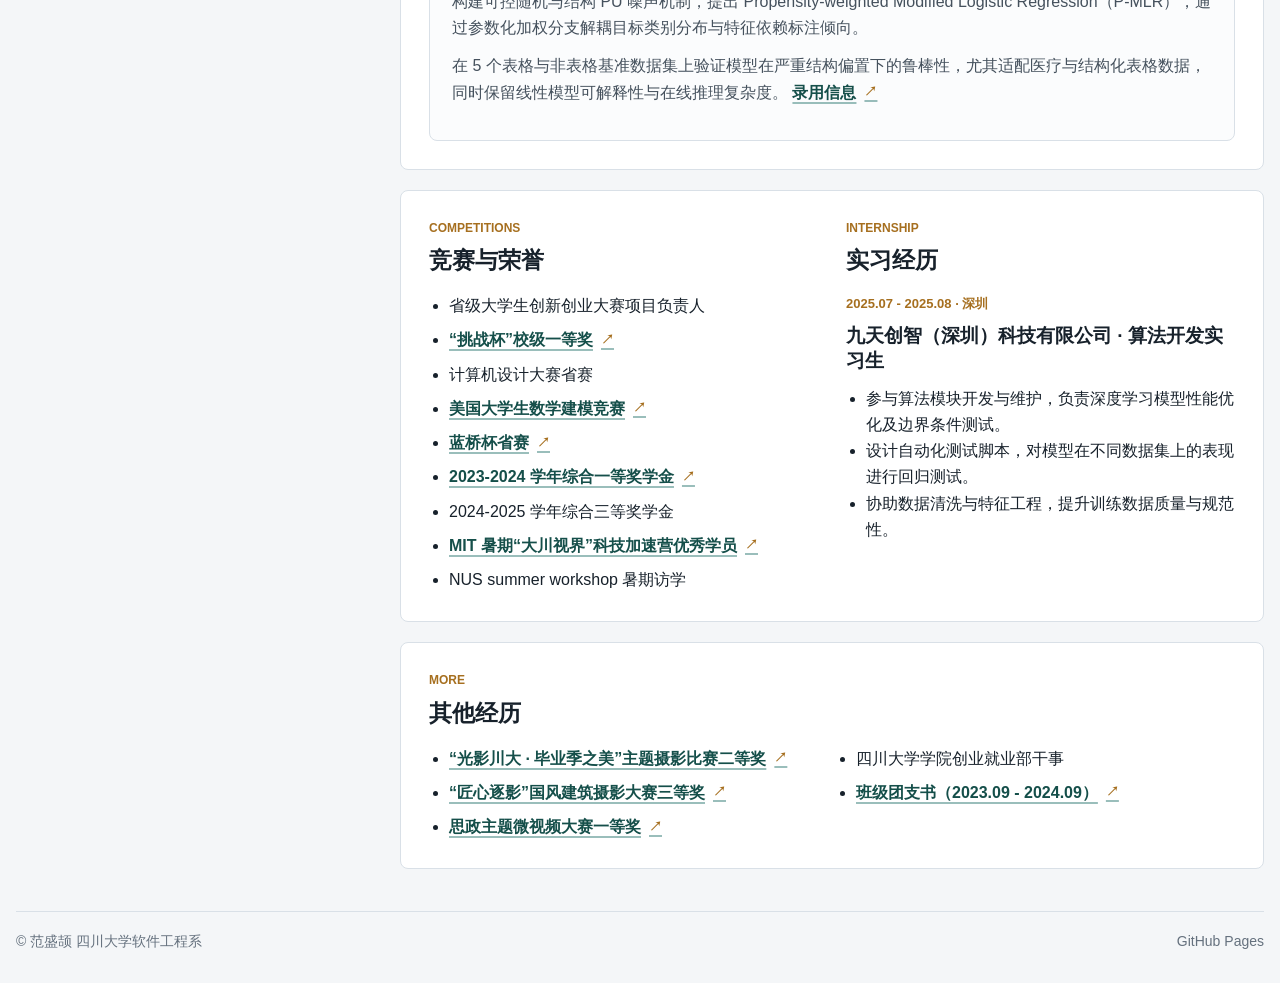
==== commit 595b3303: "Update homepage with interactive project and certificate details" ====
--- a/index.html
+++ b/index.html
@@ -132,7 +132,11 @@
           <div class="project-list">
             <article class="project-card">
               <div class="item-meta">Knowledge Graph · Graph-RAG · LLM Agents</div>
-              <h3>基于训诂学的汉字知识图谱与词典编撰平台</h3>
+              <h3>
+                <button type="button" class="inline-trigger title-trigger" data-detail-target="lexicography-detail">
+                  基于训诂学的汉字知识图谱与词典编撰平台
+                </button>
+              </h3>
               <p>
                 面向古汉语辞典编撰中的多源异构语料与人工考证成本问题，构建汉字语义演变动态知识图谱，并开发集可视化研判、智能编撰建议与证据溯源于一体的专家辅助平台。
               </p>
@@ -145,7 +149,11 @@
 
             <article class="project-card">
               <div class="item-meta">QSPR · Genetic Algorithm · RDKit</div>
-              <h3>面向三次采油的 AI 驱动型分子反向设计平台</h3>
+              <h3>
+                <button type="button" class="inline-trigger title-trigger" data-detail-target="eor-detail">
+                  面向三次采油的 AI 驱动型分子反向设计平台
+                </button>
+              </h3>
               <p>
                 围绕降低三次采油表面活性剂界面张力的目标，搭建“生成、预测、筛选、进化”闭环平台，用虚拟筛选与定向优化替代高成本湿实验流程。
               </p>
@@ -165,7 +173,11 @@
           </div>
           <article class="timeline-item">
             <div class="item-date">ICIC 2026 · CCF-C · Oral</div>
-            <h3>Propensity-Weighted Modified Logistic Regression for Robust PU Learning under Structural Label Noise</h3>
+            <h3>
+              <button type="button" class="inline-trigger title-trigger" data-detail-target="pu-learning-detail">
+                Propensity-Weighted Modified Logistic Regression for Robust PU Learning under Structural Label Noise
+              </button>
+            </h3>
             <p>
               论文被 ICIC 2026（CCF-C）Oral 录用，研究 Positive-Unlabeled（PU）learning 在真实场景中因特征依赖标注产生的结构标签噪声问题。
             </p>
@@ -174,7 +186,16 @@
             </p>
             <p>
               在 5 个表格与非表格基准数据集上验证模型在严重结构偏置下的鲁棒性，尤其适配医疗与结构化表格数据，同时保留线性模型可解释性与在线推理复杂度。
-              <a href="icic录用.pdf">录用信息</a>
+              <button
+                type="button"
+                class="inline-trigger"
+                data-preview-src="Propensity-Weighted Modified Logistic Regression for Robust PU Learning under Structural Label Noise/Decision Notification.pdf"
+                data-preview-type="pdf"
+                data-preview-title="ICIC 2026 录用通知"
+                data-preview-caption="录用通知确认该论文为 ICIC 2026 Oral，会议整体录用率低于 40%。"
+              >
+                录用信息
+              </button>
             </p>
           </article>
         </section>
@@ -187,13 +208,68 @@
             </div>
             <ul class="compact-list">
               <li>省级大学生创新创业大赛项目负责人</li>
-              <li>“挑战杯”校级一等奖</li>
+              <li>
+                <button
+                  type="button"
+                  class="inline-trigger"
+                  data-preview-src="证书/小挑证书.pdf"
+                  data-preview-type="pdf"
+                  data-preview-title="“挑战杯”校级一等奖"
+                  data-preview-caption="对应证书材料已收录，可在弹框中预览。"
+                >
+                  “挑战杯”校级一等奖
+                </button>
+              </li>
               <li>计算机设计大赛省赛</li>
-              <li>美国大学生数学建模竞赛</li>
-              <li>蓝桥杯省赛</li>
-              <li>2023-2024 学年综合一等奖学金</li>
+              <li>
+                <button
+                  type="button"
+                  class="inline-trigger"
+                  data-preview-src="证书/数模美赛.pdf"
+                  data-preview-type="pdf"
+                  data-preview-title="美国大学生数学建模竞赛"
+                  data-preview-caption="数模美赛材料已收录，可在弹框中预览。"
+                >
+                  美国大学生数学建模竞赛
+                </button>
+              </li>
+              <li>
+                <button
+                  type="button"
+                  class="inline-trigger"
+                  data-preview-src="证书/省赛_软件赛_PythonA组_三等奖_范盛颉_1732001917_2731697.jpg"
+                  data-preview-type="image"
+                  data-preview-title="蓝桥杯省赛"
+                  data-preview-caption="第十七届蓝桥杯全国大学生软件和信息技术大赛 Python 程序设计大学 A 组四川赛区三等奖。"
+                >
+                  蓝桥杯省赛
+                </button>
+              </li>
+              <li>
+                <button
+                  type="button"
+                  class="inline-trigger"
+                  data-preview-src="证书/综一奖学金.jpg"
+                  data-preview-type="image"
+                  data-preview-title="2023-2024 学年综合一等奖学金"
+                  data-preview-caption="四川大学本科生 2023-2024 学年综合一等奖学金证书。"
+                >
+                  2023-2024 学年综合一等奖学金
+                </button>
+              </li>
               <li>2024-2025 学年综合三等奖学金</li>
-              <li>MIT 暑期“大川视界”科技加速营优秀学员</li>
+              <li>
+                <button
+                  type="button"
+                  class="inline-trigger"
+                  data-preview-src="证书/Mit优秀学员.jpg"
+                  data-preview-type="image"
+                  data-preview-title="MIT 暑期“大川视界”科技加速营优秀学员"
+                  data-preview-caption="2023-2024 学年暑期“大川视界”海外访学优秀学员证书。"
+                >
+                  MIT 暑期“大川视界”科技加速营优秀学员
+                </button>
+              </li>
               <li>NUS summer workshop 暑期访学</li>
             </ul>
           </div>
@@ -221,15 +297,163 @@
             <h2>其他经历</h2>
           </div>
           <ul class="compact-list columns">
-            <li>“光影川大 · 毕业季之美”主题摄影比赛二等奖</li>
-            <li>“匠心逐影”国风建筑摄影大赛三等奖</li>
-            <li>思政主题微视频大赛一等奖</li>
+            <li>
+              <button
+                type="button"
+                class="inline-trigger"
+                data-preview-src="证书/光影川大_二等奖.jpg"
+                data-preview-type="image"
+                data-preview-title="“光影川大 · 毕业季之美”主题摄影比赛二等奖"
+                data-preview-caption="摄影比赛获奖证书。"
+              >
+                “光影川大 · 毕业季之美”主题摄影比赛二等奖
+              </button>
+            </li>
+            <li>
+              <button
+                type="button"
+                class="inline-trigger"
+                data-preview-src="证书/匠心逐影_三等奖.jpg"
+                data-preview-type="image"
+                data-preview-title="“匠心逐影”国风建筑摄影大赛三等奖"
+                data-preview-caption="国风建筑摄影大赛获奖证书。"
+              >
+                “匠心逐影”国风建筑摄影大赛三等奖
+              </button>
+            </li>
+            <li>
+              <button
+                type="button"
+                class="inline-trigger"
+                data-preview-src="证书/微视频奖状.JPG"
+                data-preview-type="image"
+                data-preview-title="思政主题微视频大赛一等奖"
+                data-preview-caption="思政主题微视频大赛获奖材料。"
+              >
+                思政主题微视频大赛一等奖
+              </button>
+            </li>
             <li>四川大学学院创业就业部干事</li>
-            <li>班级团支书（2023.09 - 2024.09）</li>
+            <li>
+              <button
+                type="button"
+                class="inline-trigger"
+                data-preview-src="证书/团支书任职证明.jpg"
+                data-preview-type="image"
+                data-preview-title="班级团支书（2023.09 - 2024.09）"
+                data-preview-caption="班级团支书任职证明。"
+              >
+                班级团支书（2023.09 - 2024.09）
+              </button>
+            </li>
           </ul>
         </section>
       </section>
     </main>
+
+    <div class="modal-shell" data-modal hidden>
+      <div class="modal-backdrop" data-modal-close></div>
+      <div class="modal-dialog" role="dialog" aria-modal="true" aria-labelledby="modal-heading">
+        <button class="modal-close" type="button" aria-label="关闭弹框" data-modal-close>×</button>
+        <div class="modal-content" id="modal-heading"></div>
+      </div>
+    </div>
+
+    <template id="lexicography-detail">
+      <article class="modal-article">
+        <p class="item-meta">Knowledge Graph · Graph-RAG · LLM Agents</p>
+        <h2>基于训诂学的汉字知识图谱与词典编撰平台</h2>
+        <p>
+          项目面向古汉语辞典编撰中“语料多源异构、证据链组织困难、人工考证成本高”等核心问题，尝试把知识图谱、Graph-RAG
+          与多智能体循证推理结合到辞典编撰辅助平台中。
+        </p>
+        <ul>
+          <li>完成多源权威辞典语料的数据清洗、结构化抽取与知识组织。</li>
+          <li>设计以训诂学为核心的“审-比-勘-改”多智能体链路。</li>
+          <li>已在小批量数据集上跑通“数据解析 - 推理 - 图谱重构 - 专家反馈”闭环。</li>
+        </ul>
+        <p>
+          <strong>主要进展：</strong>项目已完成《汉语大字典》《辞源》等权威辞典的结构化抽取，并构建了基于 Graph-RAG
+          的宏观语义对齐与微观证据检索机制。系统层面，已完成前后端原型搭建，并在小批量字头上验证了从语料解析到专家反馈的完整流程。
+        </p>
+        <p>
+          <strong>阶段成果：</strong>目前已形成 2 项软件著作权阶段性产出，并推进 1 项与辞书编撰辅助相关的发明专利准备工作。
+        </p>
+        <p>
+          <strong>下一步重点：</strong>继续补充长尾生僻字语料，引入古籍 OCR 与跨库实体对齐机制，优化 Neo4j 查询与缓存策略，提升复杂争议场景下的推理效率与专家交互体验。
+        </p>
+        <figure class="modal-figure">
+          <img
+            src="基于训诂学的汉字知识图谱与词典编撰平台/Graph-RAG汉字辞典智能编撰流程图_01.png"
+            alt="训诂学项目流程图"
+          >
+          <figcaption>点击标题后可直接查看项目流程图，首页主体版式保持不变。</figcaption>
+        </figure>
+        <div class="modal-actions">
+          <a class="button primary" href="基于训诂学的汉字知识图谱与词典编撰平台/Graph-RAG汉字辞典智能编撰流程图_01.png" target="_blank" rel="noreferrer">打开原图</a>
+        </div>
+      </article>
+    </template>
+
+    <template id="eor-detail">
+      <article class="modal-article">
+        <p class="item-meta">QSPR · Genetic Algorithm · RDKit</p>
+        <h2>面向三次采油的 AI 驱动型分子反向设计平台</h2>
+        <p>
+          该平台围绕降低三次采油表面活性剂界面张力的目标，构建“生成、预测、筛选、进化”闭环分子设计流程，用虚拟筛选替代高成本湿实验。
+        </p>
+        <ul>
+          <li>随机森林承担 QSPR 代理建模，适配中小样本、高维化学特征场景。</li>
+          <li>遗传算法在 RDKit 规则约束下生成可合规的新分子。</li>
+          <li>通过特征对齐、合成可行性评估和多维打分实现闭环优化。</li>
+        </ul>
+        <p>
+          <strong>技术路线：</strong>平台采用“生成引擎 + 评估模型”的双擎结构。随机森林负责根据 RDKit 提取的高维化学特征预测界面张力，
+          遗传算法则从已有优质分子出发，在化学规则约束下进行交叉、变异和定向进化，形成“生成 - 预测 - 筛选 - 进化”的闭环。
+        </p>
+        <p>
+          <strong>方法亮点：</strong>一方面利用随机森林提升中小样本场景下的稳健性，另一方面通过 RDKit 校验和特征维度对齐避免无效分子与特征漂移问题。
+        </p>
+        <p>
+          <strong>量化结果：</strong>当前技术路线将单次 50 代、20 种群规模的反向设计流程控制在 30 秒内；规则约束下新分子结构有效率可达 100%，
+          代理模型预测误差控制在 10% 以内，最终推荐分子的预计界面张力平均降幅超过 30%。
+        </p>
+        <div class="modal-grid">
+          <figure class="modal-figure">
+            <img src="面向三次采油的 AI 驱动型分子反向设计平台/总体架构.png" alt="三采平台总体架构图">
+            <figcaption>总体架构图</figcaption>
+          </figure>
+          <figure class="modal-figure">
+            <img src="面向三次采油的 AI 驱动型分子反向设计平台/反向设计算法图.png" alt="三采平台算法图">
+            <figcaption>反向设计算法图</figcaption>
+          </figure>
+        </div>
+        <div class="modal-actions">
+          <a class="button primary" href="面向三次采油的 AI 驱动型分子反向设计平台/总体架构.png" target="_blank" rel="noreferrer">打开架构图</a>
+          <a class="button" href="面向三次采油的 AI 驱动型分子反向设计平台/反向设计算法图.png" target="_blank" rel="noreferrer">打开算法图</a>
+        </div>
+      </article>
+    </template>
+
+    <template id="pu-learning-detail">
+      <article class="modal-article">
+        <p class="item-meta">ICIC 2026 · CCF-C · Oral</p>
+        <h2>Propensity-Weighted Modified Logistic Regression for Robust PU Learning under Structural Label Noise</h2>
+        <p>
+          这项工作聚焦真实场景中由特征依赖标注带来的结构标签噪声问题，提出
+          Propensity-weighted Modified Logistic Regression（P-MLR），在保留线性模型可解释性的同时提升了 PU learning 的鲁棒性。
+        </p>
+        <ul>
+          <li>构建可控随机与结构 PU 噪声机制。</li>
+          <li>通过参数化加权分支解耦目标类别分布与特征依赖标注倾向。</li>
+          <li>在 5 类表格与非表格基准数据上验证模型的泛化能力。</li>
+        </ul>
+        <div class="modal-actions">
+          <a class="button primary" href="Propensity-Weighted Modified Logistic Regression for Robust PU Learning under Structural Label Noise/Decision Notification.pdf" target="_blank" rel="noreferrer">查看录用通知</a>
+          <a class="button" href="Propensity-Weighted Modified Logistic Regression for Robust PU Learning under Structural Label Noise/论文第一页.pdf" target="_blank" rel="noreferrer">查看论文首页</a>
+        </div>
+      </article>
+    </template>
 
     <footer class="site-footer">
       <span>© 范盛颉 四川大学软件工程系</span>
--- a/assets/styles.css
+++ b/assets/styles.css
@@ -379,6 +379,78 @@
   column-gap: 28px;
 }
 
+.inline-trigger {
+  display: inline-flex;
+  align-items: center;
+  gap: 8px;
+  padding: 0;
+  border: 0;
+  background: transparent;
+  color: var(--accent-dark);
+  font: inherit;
+  font-weight: 700;
+  cursor: pointer;
+  text-align: left;
+  text-decoration: underline;
+  text-decoration-thickness: 1.5px;
+  text-underline-offset: 4px;
+  text-decoration-color: rgba(31, 111, 104, 0.45);
+  transition:
+    color 0.18s ease,
+    text-decoration-color 0.18s ease,
+    transform 0.18s ease,
+    box-shadow 0.18s ease;
+}
+
+.inline-trigger::after {
+  content: "↗";
+  color: var(--gold);
+  font-size: 0.84em;
+  font-weight: 800;
+  line-height: 1;
+  transform: translateY(-1px);
+}
+
+.inline-trigger:hover,
+.inline-trigger:focus-visible {
+  color: var(--accent);
+  text-decoration-color: var(--gold);
+}
+
+.inline-trigger:focus-visible {
+  outline: none;
+  box-shadow: 0 0 0 3px rgba(31, 111, 104, 0.14);
+  border-radius: 6px;
+}
+
+.title-trigger {
+  color: #132633;
+  font-size: inherit;
+  font-weight: 820;
+  text-decoration-thickness: 2px;
+  text-decoration-color: rgba(166, 111, 31, 0.55);
+}
+
+.title-trigger::after {
+  content: "查看详情";
+  display: inline-flex;
+  align-items: center;
+  min-height: 22px;
+  padding: 0 8px;
+  border-radius: 999px;
+  background: var(--accent-soft);
+  color: var(--accent-dark);
+  font-size: 12px;
+  font-weight: 800;
+  letter-spacing: 0.02em;
+  transform: none;
+}
+
+.title-trigger:hover,
+.title-trigger:focus-visible {
+  color: var(--accent-dark);
+}
+
 .timeline-item.compact {
   padding: 0;
   background: transparent;
@@ -491,12 +563,138 @@
   color: #45515d;
 }
 
+.modal-shell[hidden] {
+  display: none;
+}
+
+.modal-shell {
+  position: fixed;
+  inset: 0;
+  z-index: 60;
+}
+
+.modal-backdrop {
+  position: absolute;
+  inset: 0;
+  background: rgba(23, 33, 43, 0.62);
+}
+
+.modal-dialog {
+  position: relative;
+  width: min(920px, calc(100% - 24px));
+  max-height: calc(100vh - 40px);
+  margin: 20px auto;
+  background: var(--surface);
+  border-radius: 14px;
+  box-shadow: 0 28px 70px rgba(22, 33, 43, 0.22);
+  overflow: auto;
+}
+
+.modal-close {
+  position: sticky;
+  top: 14px;
+  left: calc(100% - 54px);
+  z-index: 2;
+  display: inline-flex;
+  align-items: center;
+  justify-content: center;
+  width: 40px;
+  height: 40px;
+  margin: 14px 14px 0 auto;
+  border: 1px solid var(--line);
+  border-radius: 50%;
+  background: rgba(255, 255, 255, 0.94);
+  color: var(--ink);
+  font-size: 24px;
+  line-height: 1;
+  cursor: pointer;
+}
+
+.modal-content {
+  padding: 0 28px 28px;
+}
+
+.modal-article h2 {
+  margin: 0 0 12px;
+  font-size: clamp(24px, 2.8vw, 34px);
+  line-height: 1.2;
+}
+
+.modal-article p {
+  margin: 0 0 12px;
+  color: #45515d;
+}
+
+.modal-article ul {
+  margin: 12px 0 0;
+  padding-left: 20px;
+}
+
+.modal-article li + li {
+  margin-top: 8px;
+}
+
+.modal-grid {
+  display: grid;
+  grid-template-columns: repeat(2, minmax(0, 1fr));
+  gap: 16px;
+}
+
+.modal-figure {
+  margin: 18px 0 0;
+  padding: 14px;
+  background: #fbfcfd;
+  border: 1px solid var(--line);
+  border-radius: var(--radius);
+}
+
+.modal-figure img {
+  display: block;
+  width: 100%;
+  height: auto;
+  border-radius: 8px;
+}
+
+.modal-figure figcaption,
+.modal-caption {
+  margin-top: 10px;
+  color: var(--muted);
+  font-size: 14px;
+}
+
+.modal-actions {
+  display: flex;
+  flex-wrap: wrap;
+  gap: 10px;
+  margin-top: 20px;
+}
+
+.preview-image {
+  display: block;
+  width: 100%;
+  height: auto;
+  border-radius: 8px;
+}
+
+.preview-frame {
+  display: block;
+  width: 100%;
+  min-height: 72vh;
+  border: 1px solid var(--line);
+  border-radius: 8px;
+  background: #f7f9fb;
+}
+
+body.modal-open {
+  overflow: hidden;
+}
+
 .cv-document {
   position: relative;
   width: min(210mm, calc(100% - 32px));
   min-height: 297mm;
   margin: 24px auto 64px;
-  padding: 18mm 20mm;
+  padding: 15mm 17mm;
   background: var(--surface);
   border: 1px solid var(--line);
   border-radius: 2px;
@@ -506,9 +704,11 @@
 .resume-classic {
   color: #07111d;
   font-family:
-    "Times New Roman", "Songti SC", "SimSun", "Noto Serif CJK SC", serif;
-  font-size: 15.6px;
-  line-height: 1.35;
+    -apple-system, BlinkMacSystemFont, "Segoe UI", "PingFang SC",
+    "Microsoft YaHei", "Noto Sans CJK SC", sans-serif;
+  font-size: 14.6px;
+  line-height: 1.48;
+  text-rendering: optimizeLegibility;
 }
 
 .resume-classic .print-button {
@@ -521,21 +721,35 @@
 }
 
 .resume-header {
-  margin-bottom: 26px;
-  text-align: center;
+  display: grid;
+  grid-template-columns: minmax(0, 1fr) 31mm;
+  align-items: start;
+  gap: 22px;
+  margin-bottom: 8px;
+  padding: 0 0 3px;
+  text-align: left;
+}
+
+.resume-photo {
+  display: block;
+  width: 29mm;
+  height: 36mm;
+  object-fit: cover;
+  object-position: center 42%;
+  border: 1px solid #d8dde4;
 }
 
 .resume-header h1 {
-  margin: 0 0 4px;
-  font-size: 38px;
-  line-height: 1.1;
-  font-weight: 800;
+  margin: 9px 0 16px;
+  font-size: 36px;
+  line-height: 1;
+  font-weight: 850;
   letter-spacing: 0;
 }
 
 .resume-header p {
-  margin: 3px 0;
-  font-size: 16.5px;
+  margin: 6px 0;
+  font-size: 15.2px;
   line-height: 1.35;
 }
 
@@ -544,40 +758,42 @@
 }
 
 .resume-header span {
-  margin: 0 6px;
+  margin: 0 4px;
 }
 
 .resume-section {
-  margin-top: 16px;
+  margin-top: 7px;
 }
 
 .resume-section h2 {
-  margin: 0 0 7px;
-  padding-bottom: 3px;
-  border-bottom: 1px solid #222;
-  font-size: 22px;
-  line-height: 1.15;
-  font-weight: 500;
+  margin: 0 0 5px;
+  padding-bottom: 2px;
+  border-bottom: 3px solid #2e5d85;
+  color: #2d5a80;
+  font-size: 19px;
+  line-height: 1.1;
+  font-weight: 850;
 }
 
 .resume-entry {
-  display: flex;
-  justify-content: space-between;
-  gap: 18px;
+  display: grid;
+  grid-template-columns: 135px minmax(0, 1fr) 190px;
+  align-items: baseline;
+  gap: 12px;
   margin-top: 4px;
-  align-items: flex-start;
 }
 
 .resume-entry.compact {
   align-items: baseline;
-  margin-top: 9px;
+  margin-top: 6px;
 }
 
 .resume-entry h3 {
   margin: 0;
-  font-size: 17px;
-  line-height: 1.28;
-  font-weight: 800;
+  font-size: 15.9px;
+  line-height: 1.22;
+  font-weight: 850;
+  text-align: center;
 }
 
 .resume-entry h3 span {
@@ -586,27 +802,38 @@
 }
 
 .resume-entry p {
-  margin: 2px 0;
+  margin: 0;
 }
 
 .resume-date {
-  flex: 0 0 auto;
-  min-width: 152px;
+  min-width: 0;
   text-align: right;
-  font-style: italic;
+  font-style: normal;
+  font-weight: 850;
+  white-space: nowrap;
+}
+
+.resume-entry .resume-date {
+  text-align: left;
+}
+
+.resume-role {
+  text-align: right;
+  font-weight: 850;
 }
 
 .resume-section ul {
-  margin: 4px 0 0 26px;
+  margin: 3px 0 0 19px;
   padding: 0;
 }
 
 .resume-section li {
   margin: 1px 0;
+  padding-left: 2px;
 }
 
 .resume-section > p {
-  margin: 3px 0;
+  margin: 2px 0;
 }
 
 .resume-section strong {
@@ -636,8 +863,12 @@
     grid-template-columns: 1fr;
   }
 
+  .modal-grid {
+    grid-template-columns: 1fr;
+  }
+
   .resume-classic {
-    font-size: 14.6px;
+    font-size: 14.2px;
   }
 }
 
@@ -698,8 +929,22 @@
 
   .resume-entry,
   .resume-entry.compact {
-    flex-direction: column;
+    grid-template-columns: 1fr;
     gap: 2px;
+  }
+
+  .resume-header {
+    min-height: 0;
+    padding: 0;
+    text-align: left;
+  }
+
+  .resume-photo {
+    position: static;
+    display: block;
+    width: 96px;
+    height: 120px;
+    margin: 0 0 14px auto;
   }
 
   .guide-top,
@@ -709,6 +954,11 @@
 
   .resume-date {
     min-width: 0;
+    text-align: left;
+  }
+
+  .resume-entry h3,
+  .resume-role {
     text-align: left;
   }
 
@@ -730,6 +980,25 @@
     min-height: auto;
     margin-top: 16px;
     padding: 28px 24px;
+  }
+
+  .modal-dialog {
+    width: calc(100% - 16px);
+    max-height: calc(100vh - 16px);
+    margin: 8px auto;
+  }
+
+  .modal-content {
+    padding: 0 18px 22px;
+  }
+
+  .modal-close {
+    top: 10px;
+    margin-top: 10px;
+  }
+
+  .preview-frame {
+    min-height: 62vh;
   }
 }
 
@@ -773,76 +1042,100 @@
     height: 297mm;
     max-width: none;
     margin: 0;
-    padding: 11mm 13mm;
+    padding: 9mm 12mm;
     border: 0;
     border-radius: 0;
     box-shadow: none;
     overflow: hidden;
-    font-size: 10.45pt;
-    line-height: 1.24;
+    font-size: 10.35pt;
+    line-height: 1.43;
   }
 
   .resume-header {
-    margin-bottom: 5mm;
+    display: grid;
+    grid-template-columns: minmax(0, 1fr) 28mm;
+    gap: 8mm;
+    min-height: 0;
+    margin-bottom: 3mm;
+    padding: 0 0 1mm;
+    text-align: left;
+  }
+
+  .resume-photo {
+    position: static;
+    display: block;
+    width: 29mm;
+    height: 36mm;
+    margin: 0;
+    border-width: 0.25mm;
   }
 
   .resume-header h1 {
-    font-size: 25pt;
+    margin: 5mm 0 4.5mm;
+    font-size: 27pt;
+    line-height: 1;
+  }
+
+  .resume-header p {
+    margin: 1.4mm 0;
+    font-size: 10.3pt;
+    line-height: 1.22;
+  }
+
+  .resume-section {
+    margin-top: 2.5mm;
+    break-inside: avoid;
+  }
+
+  .resume-section h2 {
+    margin-bottom: 1mm;
+    padding-bottom: 0.45mm;
+    border-bottom-width: 0.75mm;
+    font-size: 12.6pt;
     line-height: 1.05;
   }
 
-  .resume-header p {
-    margin: 0.5mm 0;
-    font-size: 10.5pt;
-    line-height: 1.22;
-  }
-
-  .resume-section {
-    margin-top: 3.2mm;
-    break-inside: avoid;
-  }
-
-  .resume-section h2 {
-    margin-bottom: 1.2mm;
-    padding-bottom: 0.6mm;
-    font-size: 13.2pt;
-    line-height: 1.05;
-  }
-
   .resume-entry {
-    gap: 4mm;
-    margin-top: 0.8mm;
+    display: grid;
+    grid-template-columns: 32mm minmax(0, 1fr) 34mm;
+    gap: 3mm;
+    align-items: baseline;
+    margin-top: 0.9mm;
   }
 
   .resume-entry.compact {
-    margin-top: 2mm;
+    display: grid;
+    grid-template-columns: 32mm minmax(0, 1fr) 34mm;
+    margin-top: 1.5mm;
   }
 
   .resume-entry h3 {
-    font-size: 10.8pt;
-    line-height: 1.18;
+    font-size: 10.35pt;
+    line-height: 1.16;
+    text-align: center;
   }
 
   .resume-entry p,
   .resume-section > p {
-    margin: 0.4mm 0;
+    margin: 0.25mm 0;
   }
 
   .resume-date {
-    min-width: 33mm;
+    min-width: 0;
+    text-align: left;
   }
 
   .resume-section ul {
     margin-top: 0.7mm;
-    margin-left: 6mm;
+    margin-left: 5mm;
   }
 
   .resume-section li {
-    margin: 0.2mm 0;
+    margin: 0.06mm 0;
   }
 
   .resume-section:nth-of-type(5) p,
   .resume-section:nth-of-type(6) p {
-    margin: 0.8mm 0;
-  }
-}
+    margin: 0.5mm 0;
+  }
+}
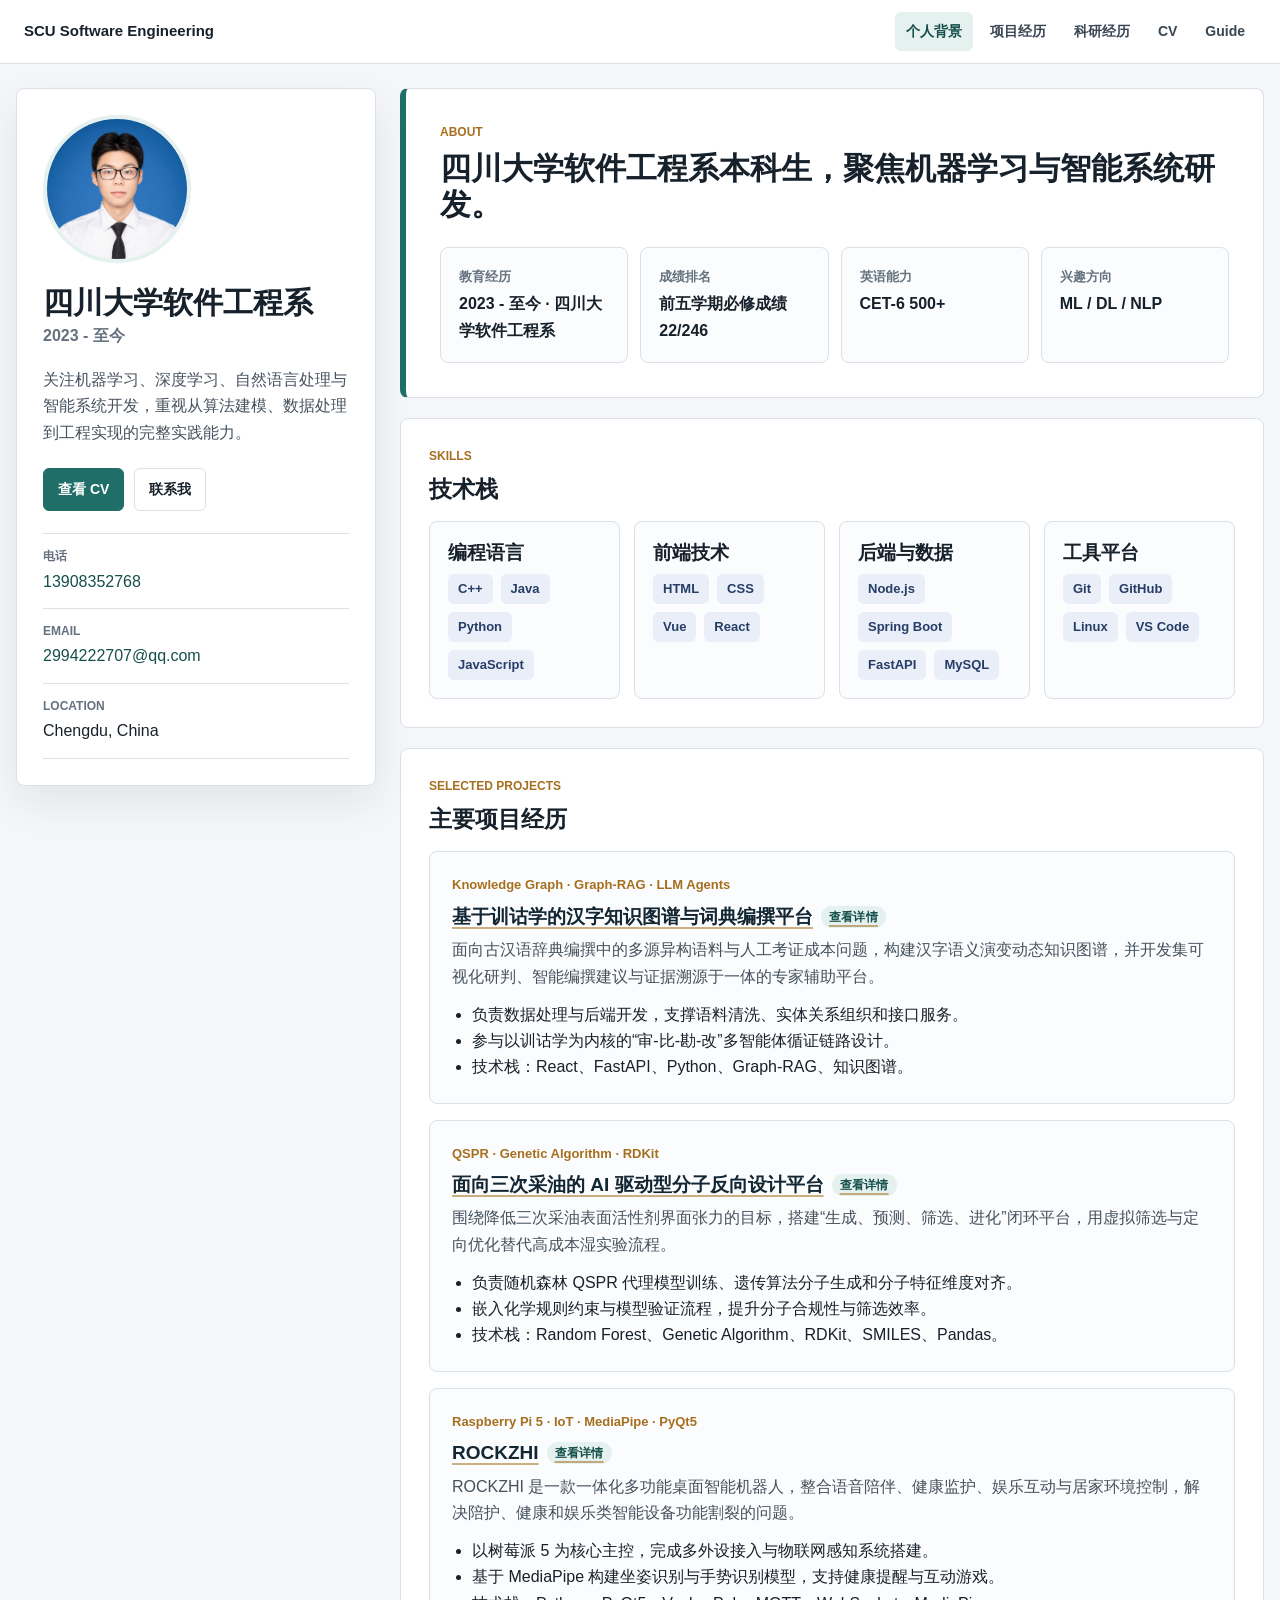
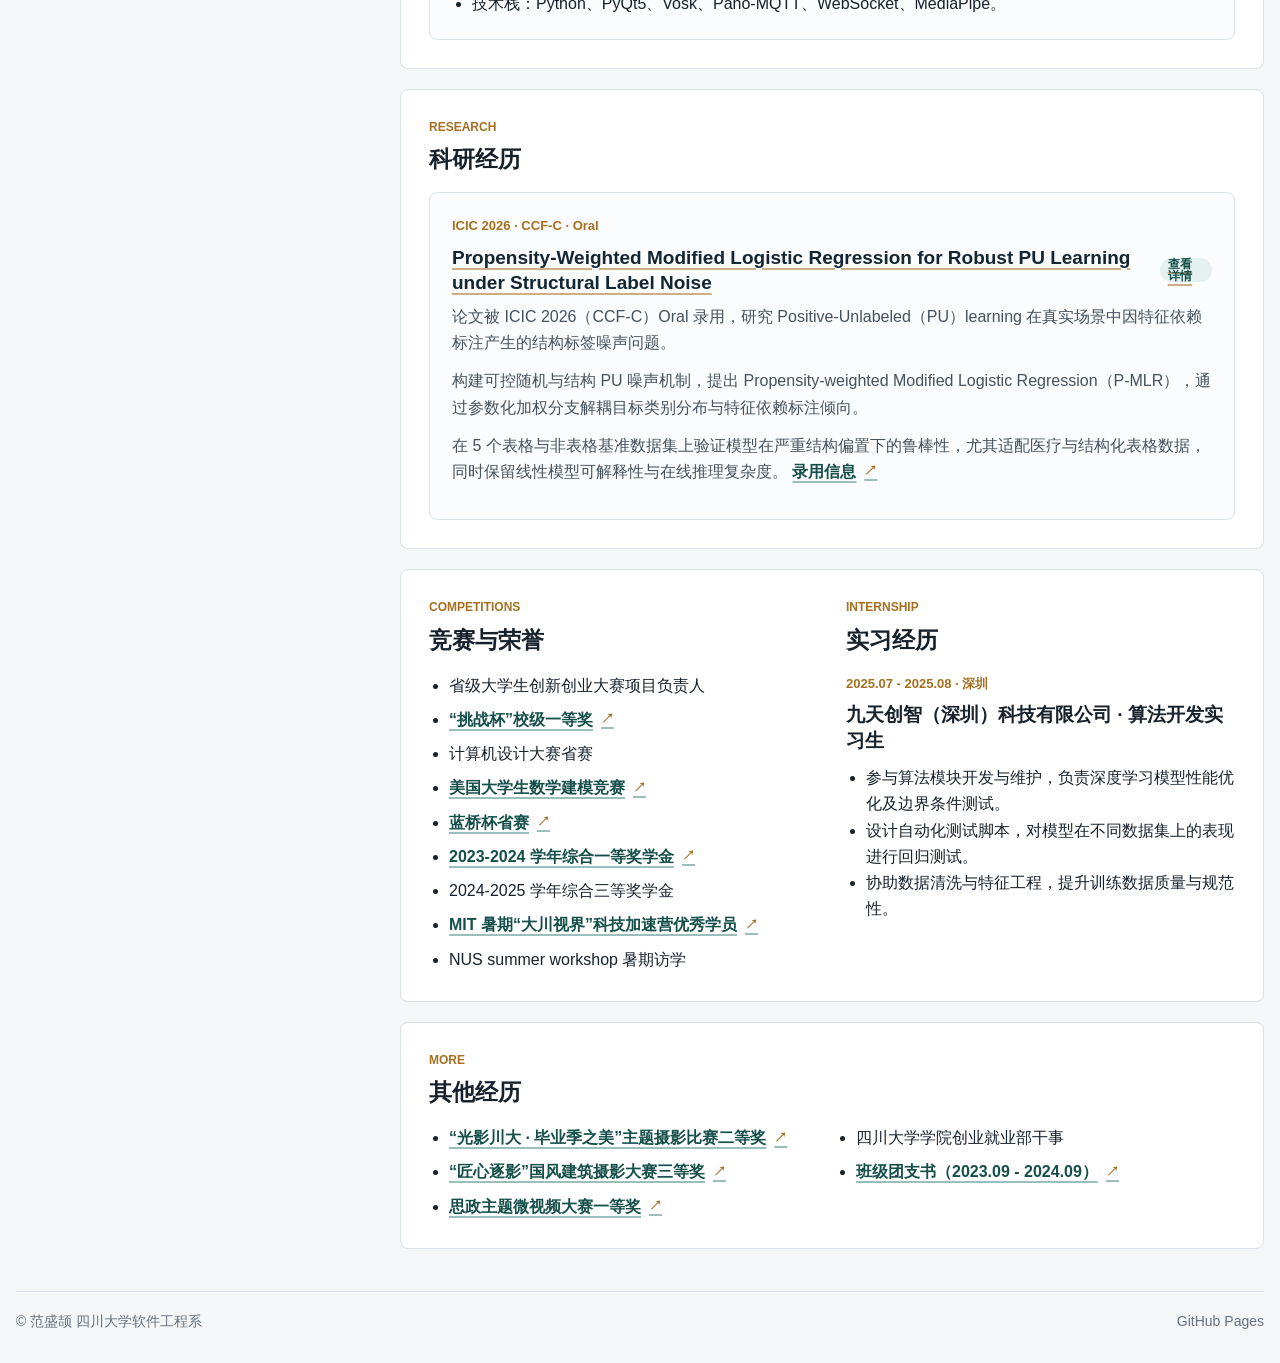
==== commit a76cd038: "Add ROCKZHI project section and assets" ====
--- a/index.html
+++ b/index.html
@@ -161,6 +161,23 @@
                 <li>负责随机森林 QSPR 代理模型训练、遗传算法分子生成和分子特征维度对齐。</li>
                 <li>嵌入化学规则约束与模型验证流程，提升分子合规性与筛选效率。</li>
                 <li>技术栈：Random Forest、Genetic Algorithm、RDKit、SMILES、Pandas。</li>
+              </ul>
+            </article>
+
+            <article class="project-card">
+              <div class="item-meta">Raspberry Pi 5 · IoT · MediaPipe · PyQt5</div>
+              <h3>
+                <button type="button" class="inline-trigger title-trigger" data-detail-target="rockzhi-detail">
+                  ROCKZHI
+                </button>
+              </h3>
+              <p>
+                ROCKZHI 是一款一体化多功能桌面智能机器人，整合语音陪伴、健康监护、娱乐互动与居家环境控制，解决陪护、健康和娱乐类智能设备功能割裂的问题。
+              </p>
+              <ul>
+                <li>以树莓派 5 为核心主控，完成多外设接入与物联网感知系统搭建。</li>
+                <li>基于 MediaPipe 构建坐姿识别与手势识别模型，支持健康提醒与互动游戏。</li>
+                <li>技术栈：Python、PyQt5、Vosk、Paho-MQTT、WebSocket、MediaPipe。</li>
               </ul>
             </article>
           </div>
@@ -435,6 +452,56 @@
       </article>
     </template>
 
+    <template id="rockzhi-detail">
+      <article class="modal-article">
+        <p class="item-meta">Raspberry Pi 5 · IoT · MediaPipe · PyQt5</p>
+        <h2>ROCKZHI</h2>
+        <p>
+          ROCKZHI 是一款一体化多功能桌面智能机器人，面向情感陪伴、健康管理、休闲互动和简易智能家居控制等场景，
+          试图将原本分散在多台设备上的能力整合到单台桌面设备中。
+        </p>
+        <p>
+          <strong>硬件基础：</strong>以树莓派 5 为核心主控，接入摄像头、麦克风、扬声器、显示屏、温湿度/光敏传感器、
+          RGB 指示灯、按键、风扇等外设，并结合 ADC、三极管和面包板等电路组件，通过 MQTT 与 WebSocket 搭建完整物联网感知链路。
+        </p>
+        <p>
+          <strong>核心 AI 技术：</strong>基于 MediaPipe 构建两套视觉识别模型。坐姿识别整体准确率达到 94.68%，
+          可实时检测前倾等不良坐姿并弹窗预警；手势识别准确率最高达到 99.65%，支持石头剪刀布互动游戏。
+        </p>
+        <p>
+          <strong>四大使用场景：</strong>包括日常语音陪伴、手势互动娱乐、主动健康监护以及居家环境智能控制，
+          打通语音、视觉与环境感知能力，实现对话交互、坐姿告警、手势游戏、风扇调控和环境监测的一体化体验。
+        </p>
+        <p>
+          <strong>软件架构：</strong>项目采用 Python 搭建模块化分布式系统，将语音处理、视觉识别、界面显示、设备控制、
+          传感采集和灯光指示拆分为六大模块，并使用 PyQt5、Vosk、Paho-MQTT 等工具库实现异步交互、语音解析与物联网通信。
+        </p>
+        <div class="modal-grid">
+          <figure class="modal-figure">
+            <img src="rockzhi/rockzhi正面.jpg" alt="ROCKZHI 正面照片">
+            <figcaption>ROCKZHI 正面实物展示。</figcaption>
+          </figure>
+          <figure class="modal-figure">
+            <img src="rockzhi/rockzhi背面.jpg" alt="ROCKZHI 背面照片">
+            <figcaption>ROCKZHI 背面结构与外设接线展示。</figcaption>
+          </figure>
+        </div>
+        <figure class="modal-figure">
+          <iframe
+            class="preview-frame"
+            src="rockzhi/rock-zhi.pdf"
+            title="ROCKZHI 海报"
+          ></iframe>
+          <figcaption>项目海报可直接在弹框中预览，无需下载后查看。</figcaption>
+        </figure>
+        <div class="modal-actions">
+          <a class="button primary" href="rockzhi/rockzhi正面.jpg" target="_blank" rel="noreferrer">查看正面原图</a>
+          <a class="button" href="rockzhi/rockzhi背面.jpg" target="_blank" rel="noreferrer">查看背面原图</a>
+          <a class="button" href="rockzhi/rock-zhi.pdf" target="_blank" rel="noreferrer">单独打开海报</a>
+        </div>
+      </article>
+    </template>
+
     <template id="pu-learning-detail">
       <article class="modal-article">
         <p class="item-meta">ICIC 2026 · CCF-C · Oral</p>
--- a/assets/styles.css
+++ b/assets/styles.css
@@ -324,7 +324,7 @@
 
 .project-list {
   display: grid;
-  grid-template-columns: repeat(2, minmax(0, 1fr));
+  grid-template-columns: 1fr;
   gap: 16px;
 }
 
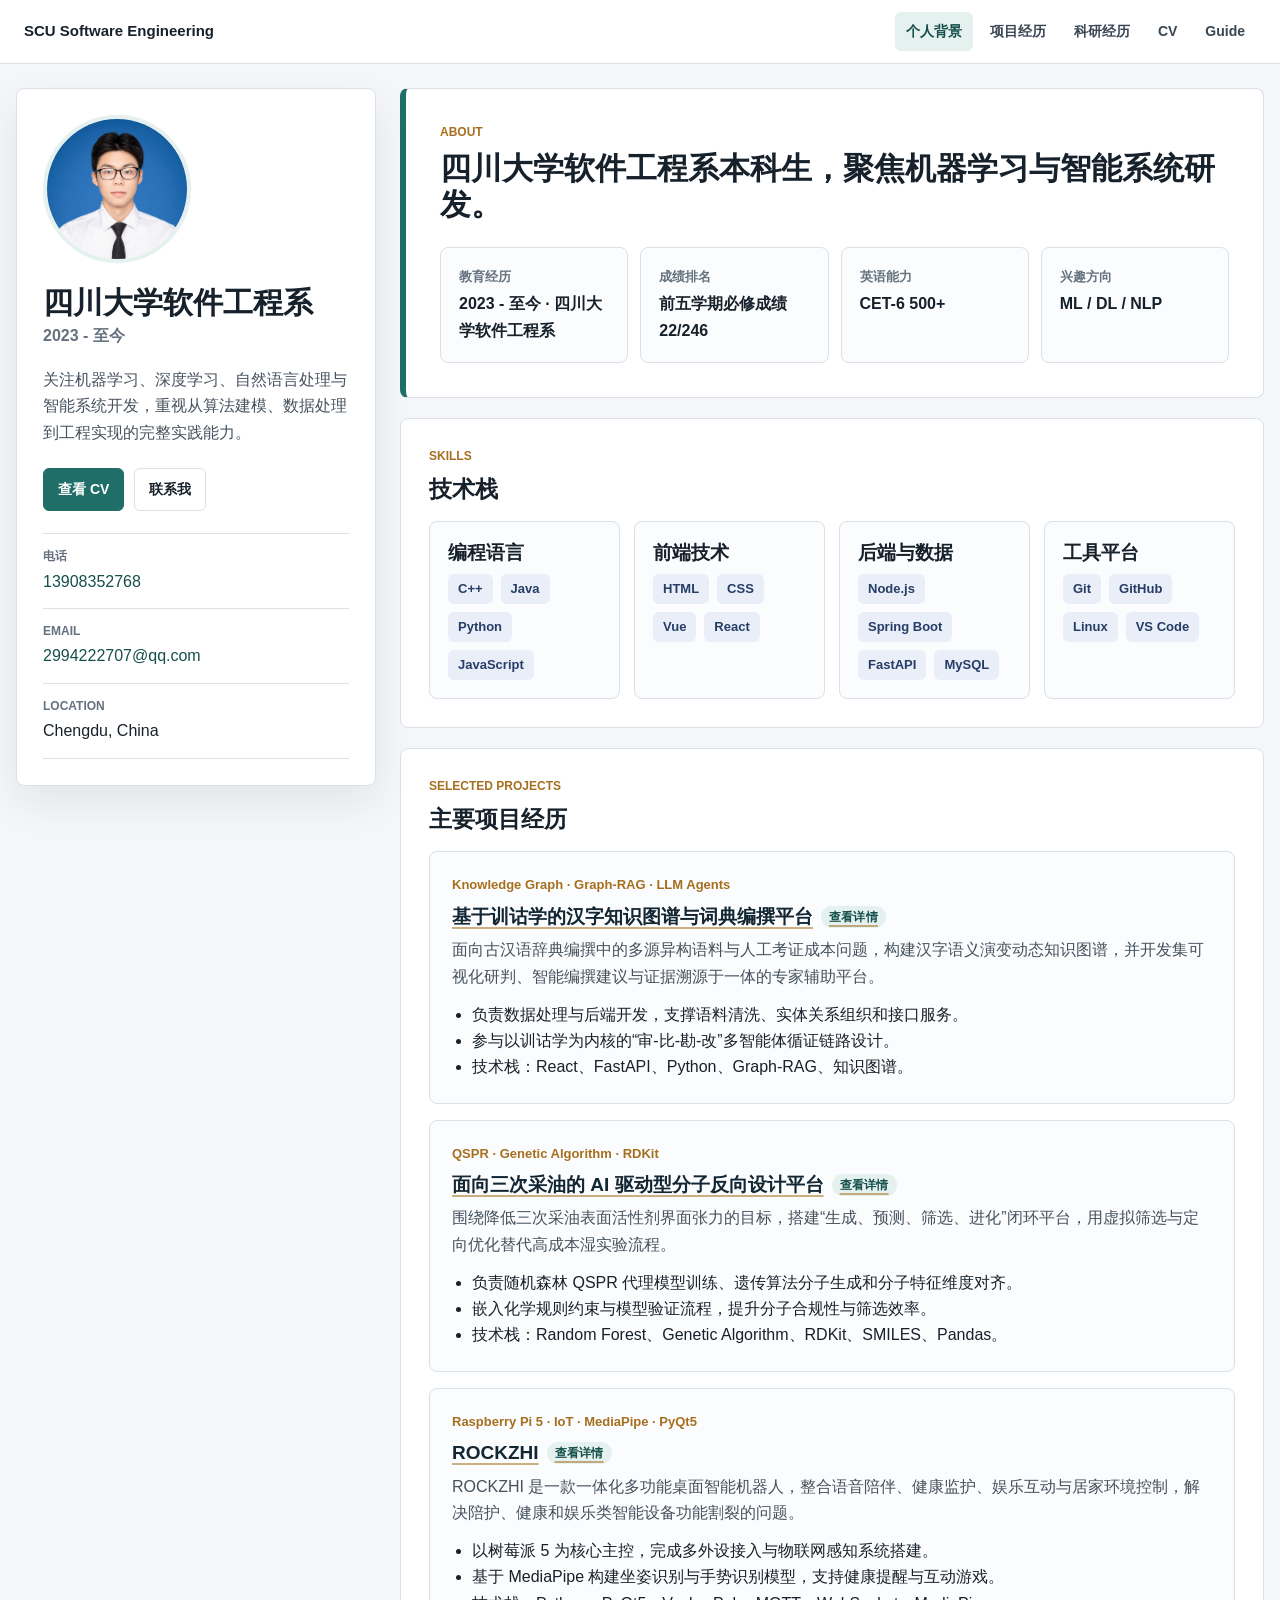
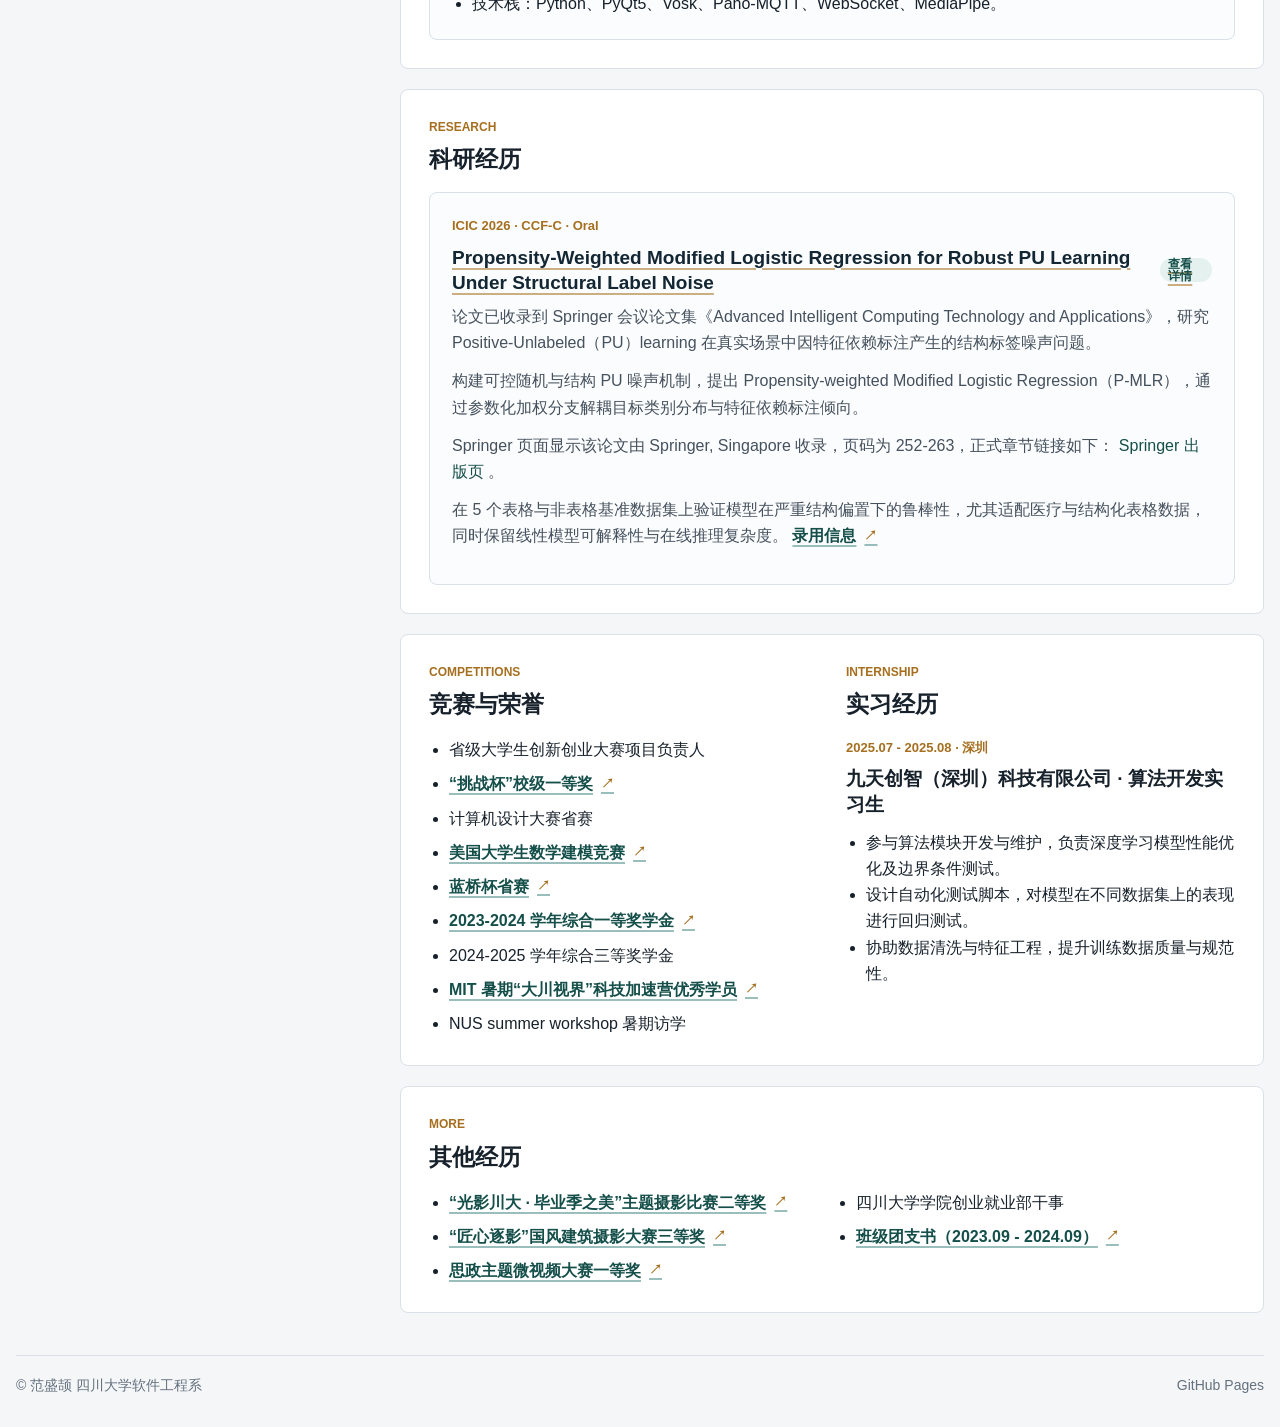
==== commit 4a7a4bc7: "Add Springer publication link for PU learning paper" ====
--- a/index.html
+++ b/index.html
@@ -192,14 +192,25 @@
             <div class="item-date">ICIC 2026 · CCF-C · Oral</div>
             <h3>
               <button type="button" class="inline-trigger title-trigger" data-detail-target="pu-learning-detail">
-                Propensity-Weighted Modified Logistic Regression for Robust PU Learning under Structural Label Noise
+                Propensity-Weighted Modified Logistic Regression for Robust PU Learning Under Structural Label Noise
               </button>
             </h3>
             <p>
-              论文被 ICIC 2026（CCF-C）Oral 录用，研究 Positive-Unlabeled（PU）learning 在真实场景中因特征依赖标注产生的结构标签噪声问题。
+              论文已收录到 Springer 会议论文集《Advanced Intelligent Computing Technology and Applications》，研究 Positive-Unlabeled（PU）learning 在真实场景中因特征依赖标注产生的结构标签噪声问题。
             </p>
             <p>
               构建可控随机与结构 PU 噪声机制，提出 Propensity-weighted Modified Logistic Regression（P-MLR），通过参数化加权分支解耦目标类别分布与特征依赖标注倾向。
+            </p>
+            <p>
+              Springer 页面显示该论文由 Springer, Singapore 收录，页码为 252-263，正式章节链接如下：
+              <a
+                href="https://link.springer.com/chapter/10.1007/978-981-92-3450-9_21"
+                target="_blank"
+                rel="noreferrer"
+              >
+                Springer 出版页
+              </a>
+              。
             </p>
             <p>
               在 5 个表格与非表格基准数据集上验证模型在严重结构偏置下的鲁棒性，尤其适配医疗与结构化表格数据，同时保留线性模型可解释性与在线推理复杂度。
@@ -504,8 +515,8 @@
 
     <template id="pu-learning-detail">
       <article class="modal-article">
-        <p class="item-meta">ICIC 2026 · CCF-C · Oral</p>
-        <h2>Propensity-Weighted Modified Logistic Regression for Robust PU Learning under Structural Label Noise</h2>
+        <p class="item-meta">ICIC 2026 · Springer · Conference Paper</p>
+        <h2>Propensity-Weighted Modified Logistic Regression for Robust PU Learning Under Structural Label Noise</h2>
         <p>
           这项工作聚焦真实场景中由特征依赖标注带来的结构标签噪声问题，提出
           Propensity-weighted Modified Logistic Regression（P-MLR），在保留线性模型可解释性的同时提升了 PU learning 的鲁棒性。
@@ -515,7 +526,13 @@
           <li>通过参数化加权分支解耦目标类别分布与特征依赖标注倾向。</li>
           <li>在 5 类表格与非表格基准数据上验证模型的泛化能力。</li>
         </ul>
+        <p>
+          <strong>出版信息：</strong>Springer 官方章节页已上线，页面元数据显示该论文收录于
+          <em>Advanced Intelligent Computing Technology and Applications</em>，DOI 为
+          <code>10.1007/978-981-92-3450-9_21</code>，页码为 252-263，出版社标注为 Springer, Singapore。
+        </p>
         <div class="modal-actions">
+          <a class="button primary" href="https://link.springer.com/chapter/10.1007/978-981-92-3450-9_21" target="_blank" rel="noreferrer">Springer 出版页</a>
           <a class="button primary" href="Propensity-Weighted Modified Logistic Regression for Robust PU Learning under Structural Label Noise/Decision Notification.pdf" target="_blank" rel="noreferrer">查看录用通知</a>
           <a class="button" href="Propensity-Weighted Modified Logistic Regression for Robust PU Learning under Structural Label Noise/论文第一页.pdf" target="_blank" rel="noreferrer">查看论文首页</a>
         </div>
